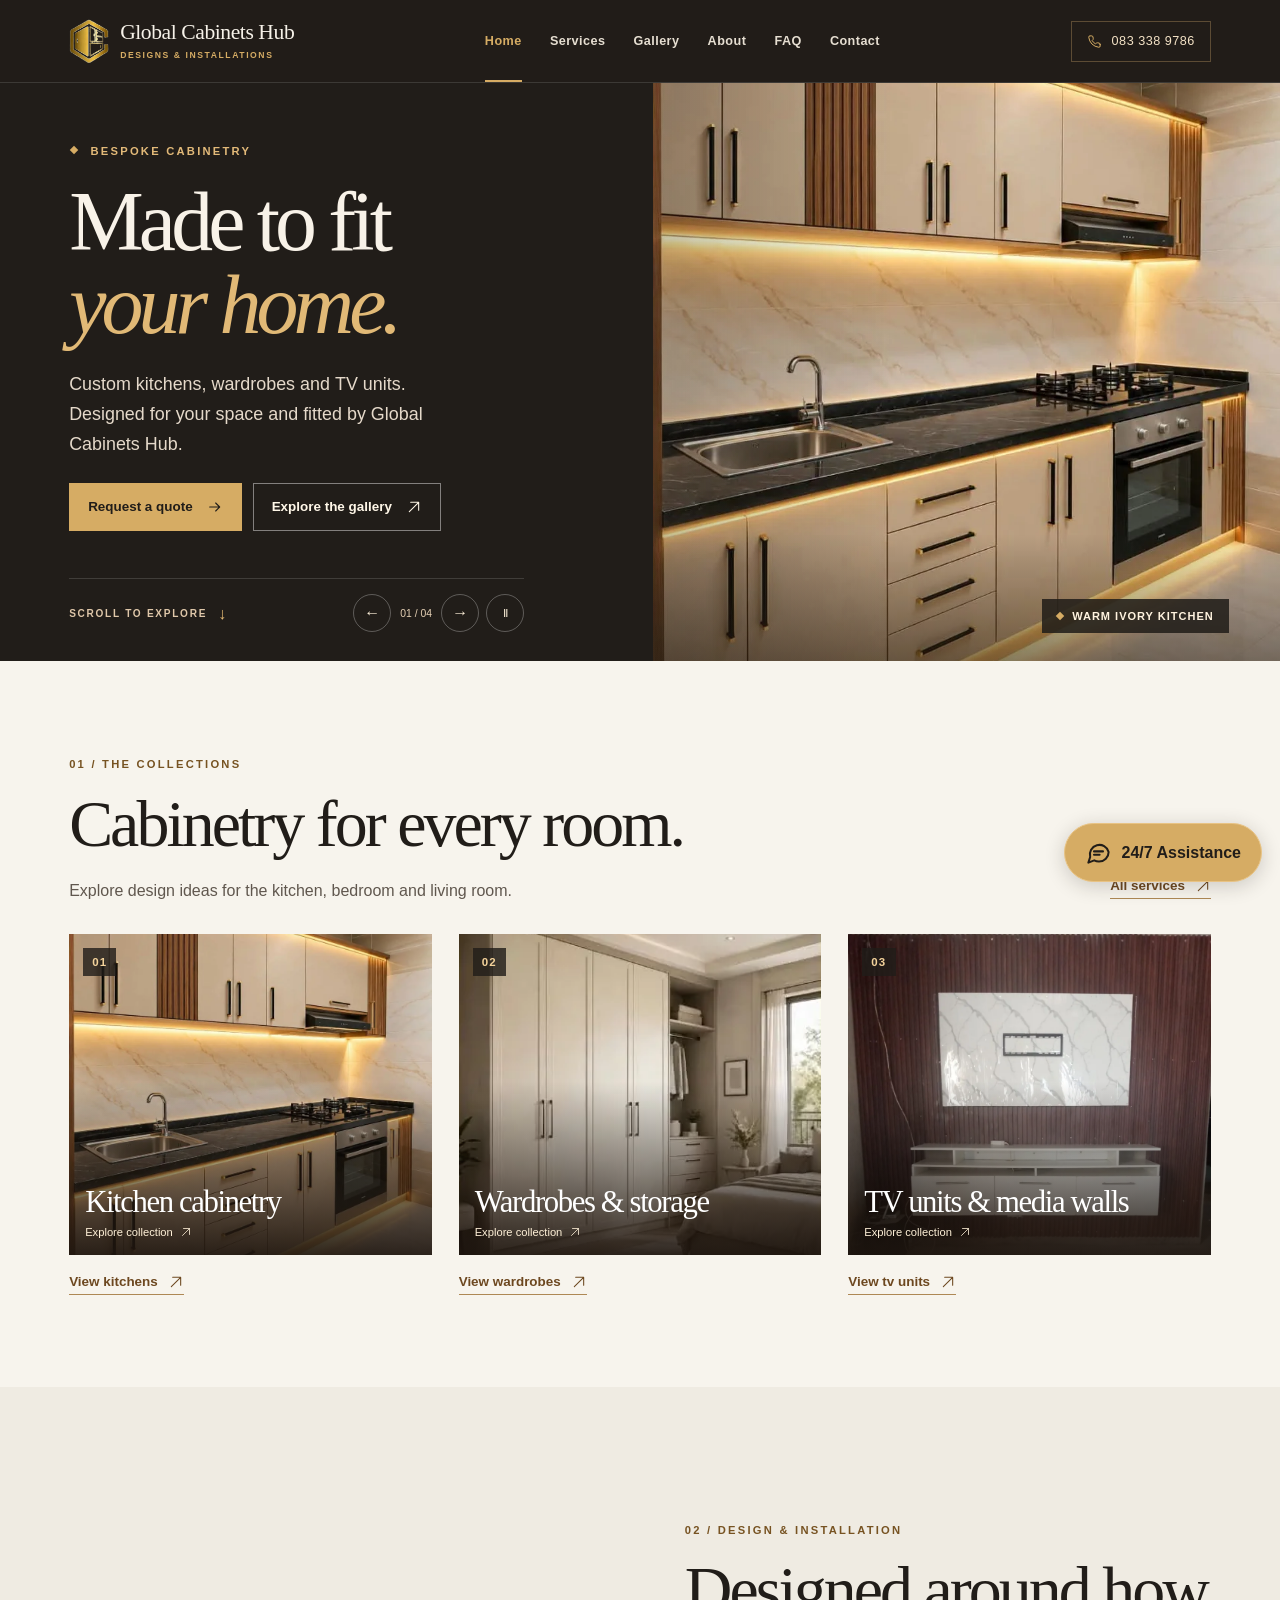
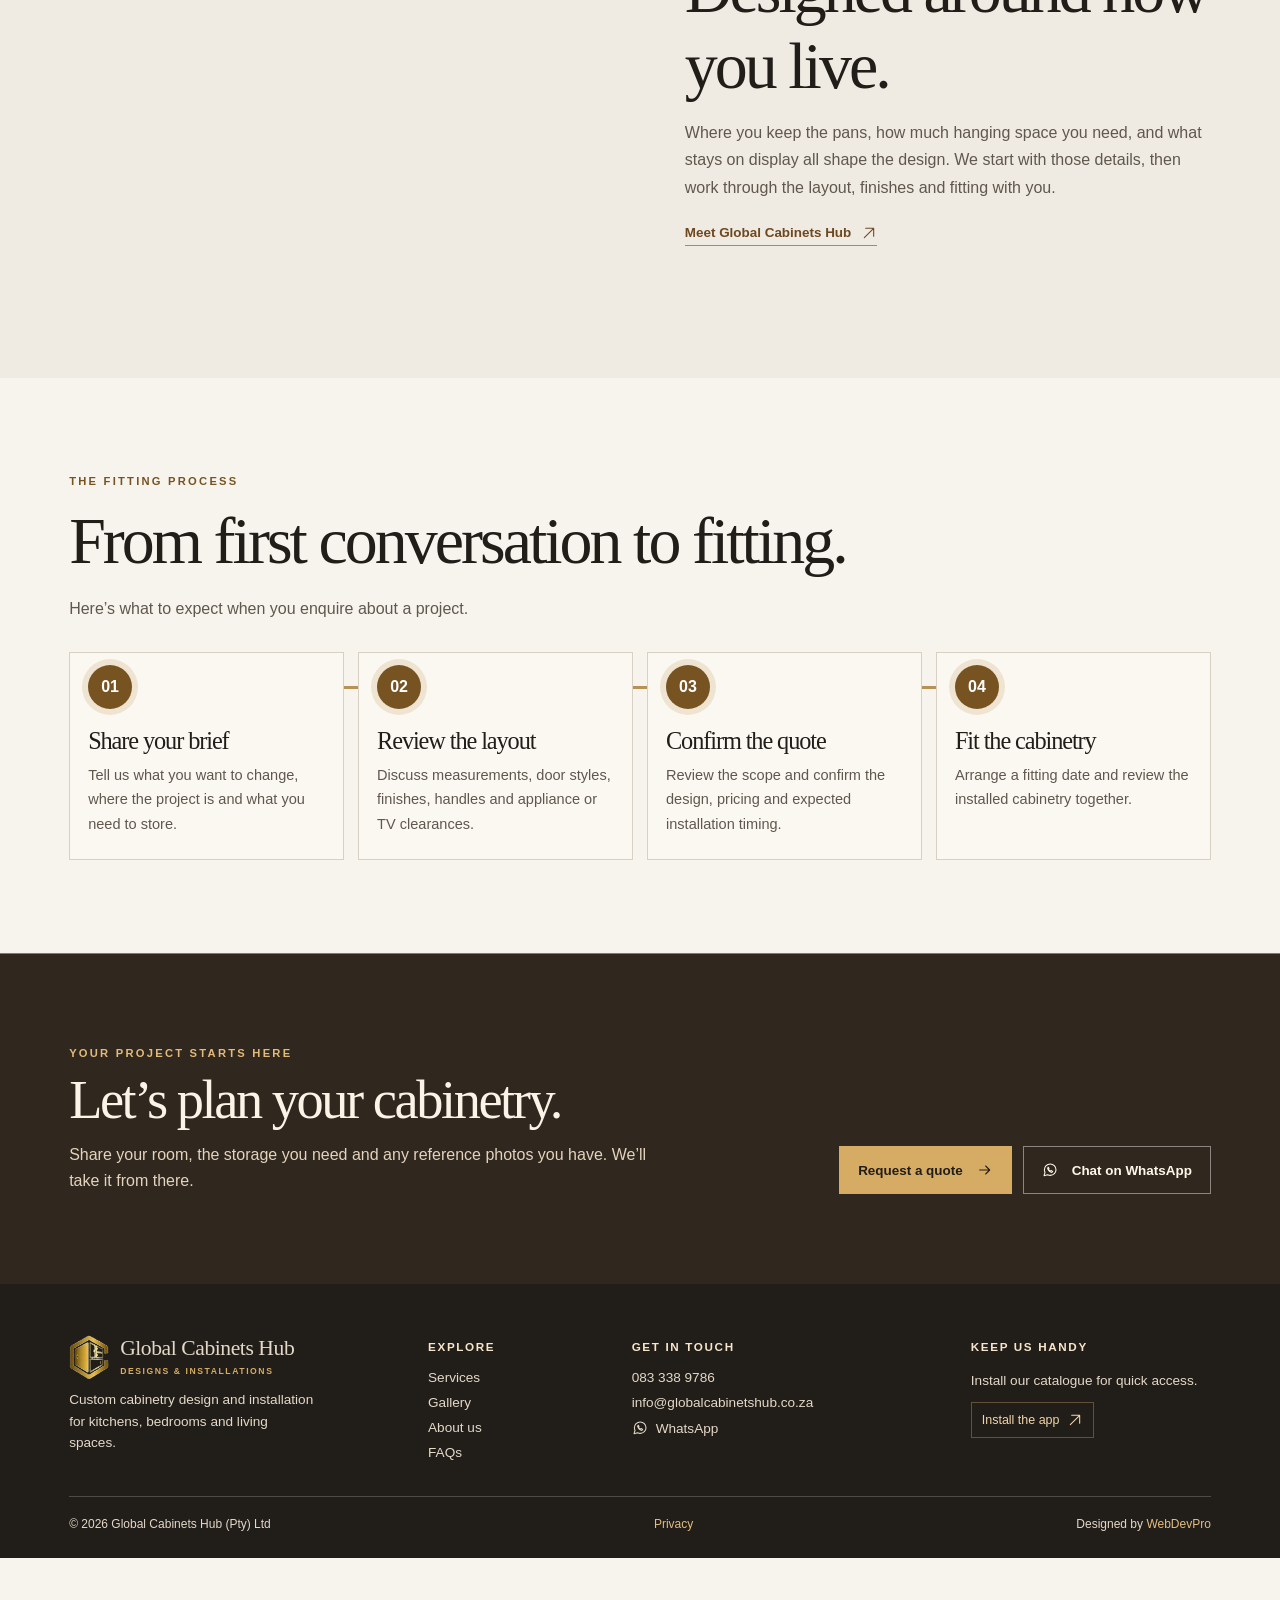
==== index.html @ 23da42b7 "Build Global Cabinets Hub from UltraMax 7 Pro Premium" ====
<!doctype html>
<html lang="en-ZA">
<head>
<meta charset="utf-8">
<meta name="viewport" content="width=device-width, initial-scale=1, viewport-fit=cover">
<meta name="theme-color" content="#211d19">
<title>Custom Kitchens, Wardrobes &amp; TV Units | Global Cabinets Hub</title>
<meta name="description" content="Global Cabinets Hub designs and installs kitchen cabinetry, wardrobes and TV units. Browse the gallery and request a WhatsApp quotation.">
<link rel="canonical" href="https://globalcabinets.vercel.app/">
<meta property="og:type" content="website">
<meta property="og:site_name" content="Global Cabinets Hub">
<meta property="og:title" content="Custom Kitchens, Wardrobes &amp; TV Units | Global Cabinets Hub">
<meta property="og:description" content="Global Cabinets Hub designs and installs kitchen cabinetry, wardrobes and TV units. Browse the gallery and request a WhatsApp quotation.">
<meta property="og:url" content="https://globalcabinets.vercel.app/">
<meta property="og:image" content="https://globalcabinets.vercel.app/assets/social.jpg">
<meta property="og:image:alt" content="Warm ivory kitchen with timber cabinetry accents">
<meta name="twitter:card" content="summary_large_image">
<link rel="manifest" href="/manifest.webmanifest">
<link rel="icon" type="image/png" sizes="192x192" href="/assets/icon-192.png">
<link rel="apple-touch-icon" href="/assets/icon-180.png">
<link rel="stylesheet" href="/styles.css">
<link rel="stylesheet" href="/premium.css">
<link rel="stylesheet" href="/cabinetry.css">
<script type="application/ld+json">{"@context": "https://schema.org", "@type": "HomeAndConstructionBusiness", "name": "Global Cabinets Hub (Pty) Ltd", "url": "https://globalcabinets.vercel.app", "telephone": "+27833389786", "email": "info@globalcabinetshub.co.za", "logo": "https://globalcabinets.vercel.app/assets/icon-512.png", "image": "https://globalcabinets.vercel.app/assets/social.jpg", "areaServed": "South Africa"}</script>
<script defer src="/site-config.js"></script>
<script defer src="/script.js"></script>
<script defer src="/premium.js"></script>
<script defer src="/chatbot.js"></script>
<script defer src="/pwa.js"></script>
</head>
<body data-page="index">
<a href="#main" class="skip-link">Skip to content</a>
<header class="header"><div class="shell nav-shell"><a class="brand" href="/" aria-label="Global Cabinets Hub home"><img src="/assets/cabinet-mark.png" width="45" height="48" alt=""><span class="wordmark">Global Cabinets Hub<small>DESIGNS &amp; INSTALLATIONS</small></span></a><button class="menu-btn" id="menuBtn" type="button" aria-controls="primaryNav" aria-expanded="false">Menu <span aria-hidden="true">☰</span></button><nav id="primaryNav" aria-label="Main navigation"><a href="/" aria-current="page">Home</a><a href="/services">Services</a><a href="/gallery">Gallery</a><a href="/about">About</a><a href="/faq">FAQ</a><a href="/contact">Contact</a></nav><a class="nav-phone" href="tel:+27833389786"><svg viewBox="0 0 24 24" fill="none" stroke="currentColor" stroke-width="1.6" stroke-linecap="round" stroke-linejoin="round" aria-hidden="true"><path d="M21 16.5v2.7a2 2 0 0 1-2.2 2 18 18 0 0 1-16-16A2 2 0 0 1 4.8 3h2.7a2 2 0 0 1 2 1.7l.5 2.7a2 2 0 0 1-.6 1.8L8.2 10.4a14 14 0 0 0 5.4 5.4l1.2-1.2a2 2 0 0 1 1.8-.6l2.7.5a2 2 0 0 1 1.7 2Z"/></svg><span>083 338 9786</span></a></div></header><div class="scroll-progress" id="scrollProgress" aria-hidden="true"></div>
<main id="main"><section id="home" class="hero" aria-roledescription="carousel" aria-label="Cabinetry highlights">
<div class="hero-visual">
 <div class="hero-bg active"><picture><source media="(max-width: 767px)" srcset="/assets/kitchen-warm-mobile.webp"><img src="/assets/kitchen-warm.webp" alt="" width="960" height="1260" fetchpriority="high"></picture></div>
 <div class="hero-bg"><img src="/assets/kitchen-grey.webp" alt="" width="940" height="1174" decoding="async"></div>
 <div class="hero-bg"><img src="/assets/poster-wardrobe.webp" alt="" width="383" height="359" decoding="async"></div>
 <div class="hero-bg"><img src="/assets/media-wall.webp" alt="" width="960" height="871" decoding="async"></div>
 <div class="hero-image-label"><span></span><strong id="slideName">Warm ivory kitchen</strong></div>
</div>
<div class="shell hero-shell"><div class="hero-content">
 <span class="eyebrow"><i></i> BESPOKE CABINETRY</span>
 <h1 class="typewriter" data-text="Made to fit your home.">Made to fit <em>your home.</em></h1>
 <p class="word-reveal">Custom kitchens, wardrobes and TV units. Designed for your space and fitted by Global Cabinets Hub.</p>
 <div class="button-row"><button class="btn" type="button" data-open-quote>Request a quote<svg viewBox="0 0 24 24" fill="none" stroke="currentColor" stroke-width="1.6" stroke-linecap="round" stroke-linejoin="round" aria-hidden="true"><path d="M4 12h15m-6-6 6 6-6 6"/></svg></button><a class="btn btn-outline" href="/gallery">Explore the gallery <svg viewBox="0 0 24 24" fill="none" stroke="currentColor" stroke-width="1.6" stroke-linecap="round" stroke-linejoin="round" aria-hidden="true"><path d="M5 19 19 5M7 5h12v12"/></svg></a></div>
 <div class="hero-foot"><a href="#collections">SCROLL TO EXPLORE <span aria-hidden="true">↓</span></a>
 <div class="slide-controls"><button id="prevSlide" type="button" aria-label="Previous slide">←</button><span id="slideStatus">01 / 04</span><button id="nextSlide" type="button" aria-label="Next slide">→</button><button id="pauseSlide" type="button" aria-label="Pause slideshow">Ⅱ</button></div></div>
</div></div></section>
<section class="section collections" id="collections"><div class="shell"><div class="section-top reveal slide-up"><div><span class="kicker">01 / THE COLLECTIONS</span><h2>Cabinetry for every room.</h2><p>Explore design ideas for the kitchen, bedroom and living room.</p></div><a class="text-link" href="/services">All services<svg viewBox="0 0 24 24" fill="none" stroke="currentColor" stroke-width="1.6" stroke-linecap="round" stroke-linejoin="round" aria-hidden="true"><path d="M5 19 19 5M7 5h12v12"/></svg></a></div><div class="card-grid collection-grid"><article class="collection-card reveal slide-up">
<button class="flip-card collection-flip" type="button" aria-pressed="false" aria-label="Kitchen cabinetry details" aria-describedby="card-kitchens-detail"><span class="flip-inner">
<span class="flip-face front"><img src="/assets/kitchen-warm.webp" alt="Ivory cabinets with warm timber detailing" loading="lazy" decoding="async" ><span class="collection-index">01</span><span class="collection-caption"><strong>Kitchen cabinetry</strong><small>Explore collection <svg viewBox="0 0 24 24" fill="none" stroke="currentColor" stroke-width="1.6" stroke-linecap="round" stroke-linejoin="round" aria-hidden="true"><path d="M5 19 19 5M7 5h12v12"/></svg></small></span></span>
<span class="flip-face back"><span class="collection-index">01</span><strong>Kitchen cabinetry</strong><span id="card-kitchens-detail">Cupboards, drawer layouts and appliance spaces planned around the way you use your kitchen.</span><small>Tap or press to flip back</small></span></span></button>
<a class="text-link" href="/gallery#kitchens">View kitchens<svg viewBox="0 0 24 24" fill="none" stroke="currentColor" stroke-width="1.6" stroke-linecap="round" stroke-linejoin="round" aria-hidden="true"><path d="M5 19 19 5M7 5h12v12"/></svg></a></article><article class="collection-card reveal slide-up">
<button class="flip-card collection-flip" type="button" aria-pressed="false" aria-label="Wardrobes &amp; storage details" aria-describedby="card-wardrobes-detail"><span class="flip-inner">
<span class="flip-face front"><img src="/assets/poster-wardrobe.webp" alt="Full-height light bedroom wardrobe" loading="lazy" decoding="async" ><span class="collection-index">02</span><span class="collection-caption"><strong>Wardrobes &amp; storage</strong><small>Explore collection <svg viewBox="0 0 24 24" fill="none" stroke="currentColor" stroke-width="1.6" stroke-linecap="round" stroke-linejoin="round" aria-hidden="true"><path d="M5 19 19 5M7 5h12v12"/></svg></small></span></span>
<span class="flip-face back"><span class="collection-index">02</span><strong>Wardrobes &amp; storage</strong><span id="card-wardrobes-detail">A practical balance of hanging space, shelves and drawers, fitted to the room.</span><small>Tap or press to flip back</small></span></span></button>
<a class="text-link" href="/gallery#wardrobes">View wardrobes<svg viewBox="0 0 24 24" fill="none" stroke="currentColor" stroke-width="1.6" stroke-linecap="round" stroke-linejoin="round" aria-hidden="true"><path d="M5 19 19 5M7 5h12v12"/></svg></a></article><article class="collection-card reveal slide-up">
<button class="flip-card collection-flip" type="button" aria-pressed="false" aria-label="TV units &amp; media walls details" aria-describedby="card-media-detail"><span class="flip-inner">
<span class="flip-face front"><img src="/assets/media-wall.webp" alt="Timber-slat media wall with floating white storage" loading="lazy" decoding="async" ><span class="collection-index">03</span><span class="collection-caption"><strong>TV units &amp; media walls</strong><small>Explore collection <svg viewBox="0 0 24 24" fill="none" stroke="currentColor" stroke-width="1.6" stroke-linecap="round" stroke-linejoin="round" aria-hidden="true"><path d="M5 19 19 5M7 5h12v12"/></svg></small></span></span>
<span class="flip-face back"><span class="collection-index">03</span><strong>TV units &amp; media walls</strong><span id="card-media-detail">Floating cabinets, feature panels and discreet storage for a neater living space.</span><small>Tap or press to flip back</small></span></span></button>
<a class="text-link" href="/gallery#media">View tv units<svg viewBox="0 0 24 24" fill="none" stroke="currentColor" stroke-width="1.6" stroke-linecap="round" stroke-linejoin="round" aria-hidden="true"><path d="M5 19 19 5M7 5h12v12"/></svg></a></article></div></div></section>
<section class="section story-section"><div class="shell story-grid"><figure class="story-photo reveal mask-in"><img src="/assets/kitchen-navy.webp" alt="Dark navy kitchen cabinetry with gold-tone handles" loading="lazy" decoding="async" ><figcaption>Finish study · Navy &amp; brass tones</figcaption></figure><div class="story-copy reveal slide-up"><span class="kicker">02 / DESIGN &amp; INSTALLATION</span><h2>Designed around how you live.</h2><p>Where you keep the pans, how much hanging space you need, and what stays on display all shape the design. We start with those details, then work through the layout, finishes and fitting with you.</p><a class="text-link" href="/about">Meet Global Cabinets Hub<svg viewBox="0 0 24 24" fill="none" stroke="currentColor" stroke-width="1.6" stroke-linecap="round" stroke-linejoin="round" aria-hidden="true"><path d="M5 19 19 5M7 5h12v12"/></svg></a></div></div></section>
<section class="section process-block"><div class="shell"><div class="section-top reveal slide-up"><div><span class="kicker">THE FITTING PROCESS</span><h2>From first conversation to fitting.</h2><p>Here’s what to expect when you enquire about a project.</p></div></div><ol id="premiumTimeline" class="premium-timeline"></ol></div></section><section class="quote-band"><div class="shell quote-band-inner"><div class="reveal slide-up"><span class="eyebrow">YOUR PROJECT STARTS HERE</span><h2>Let’s plan your cabinetry.</h2><p>Share your room, the storage you need and any reference photos you have. We’ll take it from there.</p></div><div class="button-row"><button class="btn" type="button" data-open-quote>Request a quote<svg viewBox="0 0 24 24" fill="none" stroke="currentColor" stroke-width="1.6" stroke-linecap="round" stroke-linejoin="round" aria-hidden="true"><path d="M4 12h15m-6-6 6 6-6 6"/></svg></button><a class="btn btn-outline" href="https://wa.me/27833389786" target="_blank" rel="noopener noreferrer"><svg viewBox="0 0 24 24" fill="none" stroke="currentColor" stroke-width="1.6" stroke-linecap="round" stroke-linejoin="round" aria-hidden="true"><path d="M21 11.6a8.5 8.5 0 0 1-8.5 8.5c-1.5 0-2.9-.4-4.1-1l-5.3 1.4 1.4-5a8.4 8.4 0 0 1-.9-3.9A8.7 8.7 0 1 1 21 11.6Z"/><path d="M9 8c-2 2.2 2.2 7 4.7 7.5 1.1.2 2-.5 2.4-1.4l-2.5-1.3-1 .9c-1.2-.6-2.2-1.6-2.8-2.8l.7-.9L9.7 8Z"/></svg>Chat on WhatsApp</a></div></div></section></main>
<footer class="site-footer"><div class="shell"><div class="footer-grid">
 <div><a class="brand" href="/" aria-label="Global Cabinets Hub home"><img src="/assets/cabinet-mark.png" width="45" height="48" alt=""><span class="wordmark">Global Cabinets Hub<small>DESIGNS &amp; INSTALLATIONS</small></span></a><p>Custom cabinetry design and installation for kitchens, bedrooms and living spaces.</p></div>
 <div><h2>Explore</h2><a href="/services">Services</a><a href="/gallery">Gallery</a><a href="/about">About us</a><a href="/faq">FAQs</a></div>
 <div><h2>Get in touch</h2><a href="tel:+27833389786">083 338 9786</a><a href="mailto:info@globalcabinetshub.co.za">info@globalcabinetshub.co.za</a><a class="footer-whatsapp" href="https://wa.me/27833389786" target="_blank" rel="noopener noreferrer"><svg viewBox="0 0 24 24" fill="none" stroke="currentColor" stroke-width="1.6" stroke-linecap="round" stroke-linejoin="round" aria-hidden="true"><path d="M21 11.6a8.5 8.5 0 0 1-8.5 8.5c-1.5 0-2.9-.4-4.1-1l-5.3 1.4 1.4-5a8.4 8.4 0 0 1-.9-3.9A8.7 8.7 0 1 1 21 11.6Z"/><path d="M9 8c-2 2.2 2.2 7 4.7 7.5 1.1.2 2-.5 2.4-1.4l-2.5-1.3-1 .9c-1.2-.6-2.2-1.6-2.8-2.8l.7-.9L9.7 8Z"/></svg>WhatsApp</a></div>
 <div><h2>Keep us handy</h2><p>Install our catalogue for quick access.</p><button class="footer-install-button" type="button" data-install>Install the app <svg viewBox="0 0 24 24" fill="none" stroke="currentColor" stroke-width="1.6" stroke-linecap="round" stroke-linejoin="round" aria-hidden="true"><path d="M5 19 19 5M7 5h12v12"/></svg></button></div>
 </div><div class="footer-bottom"><span>© <span id="year">2026</span> Global Cabinets Hub (Pty) Ltd</span><a href="/privacy">Privacy</a><span>Designed by <a href="https://webdevpro.co.za" target="_blank" rel="noopener noreferrer">WebDevPro</a></span></div></div></footer>  <nav class="mobile-bottom mobile-bottom-pro" aria-label="Mobile quick navigation">
    <a class="mobile-nav-item" href="/" aria-current="page"><span class="mobile-nav-icon-wrap"><svg class="mobile-nav-icon" viewBox="0 0 24 24" fill="none" stroke="currentColor" stroke-width="1.8" stroke-linecap="round" stroke-linejoin="round" aria-hidden="true" focusable="false"><path d="m3 10 9-7 9 7"/><path d="M5 9v11a1 1 0 0 0 1 1h12a1 1 0 0 0 1-1V9"/><path d="M9 21v-7h6v7"/></svg></span><span class="mobile-nav-label">Home</span></a>
    <a class="mobile-nav-item" href="/services"><span class="mobile-nav-icon-wrap"><svg class="mobile-nav-icon" viewBox="0 0 24 24" fill="none" stroke="currentColor" stroke-width="1.8" stroke-linecap="round" stroke-linejoin="round" aria-hidden="true" focusable="false"><rect x="3" y="3" width="7" height="7" rx="1.6"/><rect x="14" y="3" width="7" height="7" rx="1.6"/><rect x="3" y="14" width="7" height="7" rx="1.6"/><path d="M17.5 14v7m-3.5-3.5h7"/></svg></span><span class="mobile-nav-label">Services</span></a>
    <button class="mobile-nav-item mobile-nav-chat" type="button" data-open-chat aria-controls="chatPanel" aria-label="Open 24/7 assistance"><span class="mobile-nav-icon-wrap mobile-nav-chat-icon"><svg class="mobile-nav-icon" viewBox="0 0 24 24" fill="none" stroke="currentColor" stroke-width="1.8" stroke-linecap="round" stroke-linejoin="round" aria-hidden="true" focusable="false"><path d="M20.5 11.6a8.4 8.4 0 0 1-8.6 8.3 9.5 9.5 0 0 1-4.2-.9L3 21l1.7-4.7A8.4 8.4 0 1 1 20.5 11.6Z"/><path d="M8.1 10.2h7.8M8.1 13.8h5.2"/></svg><span class="mobile-nav-live" aria-hidden="true"></span></span><span class="mobile-nav-label">Chat</span></button>
    <a class="mobile-nav-item" href="/contact"><span class="mobile-nav-icon-wrap"><svg class="mobile-nav-icon" viewBox="0 0 24 24" fill="none" stroke="currentColor" stroke-width="1.8" stroke-linecap="round" stroke-linejoin="round" aria-hidden="true" focusable="false"><rect x="3" y="5" width="18" height="14" rx="2.6"/><path d="m4 7 8 6 8-6"/></svg></span><span class="mobile-nav-label">Contact</span></a>
    <button class="mobile-nav-item" id="installHelp" type="button" aria-label="Install this website as an app"><span class="mobile-nav-icon-wrap"><svg class="mobile-nav-icon" viewBox="0 0 24 24" fill="none" stroke="currentColor" stroke-width="1.8" stroke-linecap="round" stroke-linejoin="round" aria-hidden="true" focusable="false"><rect x="6.5" y="2.5" width="11" height="19" rx="2.3"/><path d="M12 7v7m-3-3 3 3 3-3"/><path d="M10 18h4"/></svg></span><span class="mobile-nav-label">Install</span></button>
  </nav>
  <dialog id="installDialog" aria-labelledby="installTitle">
    <img class="install-mark" src="/assets/icon-192.png" width="60" height="60" alt=""><h2 id="installTitle">Install Global Cabinets Hub</h2>
    <p>Keep our catalogue on your home screen and browse it offline after your first visit. You’ll need a connection to open WhatsApp.</p>
    <p id="installStatus" role="status"></p>
    <button id="installNow" type="button" hidden>Install app</button>
    <button id="closeDialog" type="button">Close</button>
  </dialog>
  <button id="chatLauncher" class="chat-launcher" type="button" aria-controls="chatPanel" aria-expanded="false" aria-haspopup="dialog" aria-label="Open 24/7 enquiry assistant">
    <svg viewBox="0 0 24 24" width="27" height="27" fill="none" stroke="currentColor" stroke-width="1.8" stroke-linecap="round" stroke-linejoin="round" aria-hidden="true"><path d="M21 11.5a8.5 8.5 0 0 1-8.5 8.5 9 9 0 0 1-4.3-1L3 21l1.6-5A8.5 8.5 0 1 1 21 11.5Z"/><path d="M8 11h8M8 14h5"/></svg>
    <span class="chat-launcher-label">24/7 Assistance</span>
  </button>
  <section id="chatPanel" class="chat-panel" role="dialog" aria-modal="false" aria-label="24/7 automated enquiry assistant" hidden>
    <div class="chat-top"><div class="chat-avatar" aria-hidden="true"><img src="/assets/cabinet-mark.png" width="28" height="29" alt=""></div><div class="chat-heading"><strong id="chatCompany">Global Cabinets Hub</strong><span><i class="online-dot" aria-hidden="true"></i> 24/7 automated assistance</span></div><button id="chatClose" class="chat-close" type="button" aria-label="Close enquiry assistant">×</button></div>
    <div class="chat-progress" id="chatProgress" aria-live="polite">Welcome</div>
    <div id="chatTranscript" class="chat-transcript" aria-live="polite" aria-relevant="additions text"></div>
    <div class="chat-compose"><div id="chatControls"></div><p id="chatStatus" class="chat-status" role="status" hidden></p><p class="chat-footnote">We prepare your message; you confirm sending it in WhatsApp.</p></div>
  </section>

</body></html>
---- styles.css ----
:root{--navy:#071c2b;--teal:#42dcc4;--white:#fff;--ink:#143244;--muted:#607383}*{box-sizing:border-box}html{scroll-behavior:smooth}body{margin:0;font-family:system-ui,-apple-system,Segoe UI,sans-serif;background:#f6f9fa;color:var(--ink)}a{color:inherit;text-decoration:none}button{font:inherit;cursor:pointer}button:focus-visible,a:focus-visible{outline:3px solid var(--teal);outline-offset:4px}.header{height:82px;background:#071c2bee;backdrop-filter:blur(16px);position:fixed;z-index:30;inset:0 0 auto;display:flex;align-items:center;justify-content:space-between;padding:0 clamp(20px,6vw,100px);color:white}.brand{display:flex;align-items:center;gap:9px;font-weight:850;letter-spacing:.06em}.brand b{color:var(--teal)}.brand-logo{display:grid;place-items:center;background:var(--teal);color:var(--navy);width:42px;height:42px;border-radius:11px}#primaryNav{display:flex;gap:32px}#primaryNav a:hover,.text-link{color:var(--teal)}.menu-btn{display:none}.hero{min-height:min(800px,100svh);height:100svh;position:relative;isolation:isolate;display:flex;align-items:center;color:white;overflow:hidden}.hero-bg,.hero-overlay{position:absolute;inset:0;z-index:-2}.hero-bg{opacity:0;transition:opacity 1.25s ease,transform 8s linear;transform:scale(1.08)}.hero-bg.active{opacity:1;transform:scale(1)}.slide-a{background:radial-gradient(circle at 75% 35%,#387c9d 0%,transparent 34%),linear-gradient(125deg,#071c2b,#193b55 65%,#0a5260)}.slide-b{background:radial-gradient(circle at 68% 50%,#10a991 0%,transparent 40%),linear-gradient(130deg,#071c2b,#12445c)}.slide-c{background:radial-gradient(circle at 76% 35%,#d3aa5e 0%,transparent 38%),linear-gradient(135deg,#071c2b,#1d485b)}.hero-overlay{background:linear-gradient(90deg,#061826bb,transparent);z-index:-1}.hero-content{width:min(940px,88%);margin:80px auto 0}.eyebrow,.kicker{display:inline-block;letter-spacing:.24em;font-size:.75rem;font-weight:800;color:var(--teal)}h1{font-size:clamp(3rem,7vw,6.5rem);letter-spacing:-.06em;line-height:1.08;margin:24px 0}h2{font-size:clamp(2.1rem,4.2vw,4rem);line-height:1.12;letter-spacing:-.045em;margin:14px 0 26px}.hero p{font-size:clamp(1rem,1.6vw,1.35rem);line-height:1.8;max-width:660px;min-height:85px}.btn{background:var(--teal);color:var(--navy);display:inline-flex;gap:20px;align-items:center;padding:18px 28px;border-radius:10px;font-weight:800;margin-top:23px;transition:transform .6s}.btn:hover{transform:translateY(-5px)}.slide-controls{position:absolute;bottom:50px;right:7%;display:flex;align-items:center;gap:18px}.slide-controls button{border:1px solid #ffffff88;background:#ffffff16;border-radius:50%;color:white;width:47px;height:47px}.section{padding:clamp(85px,10vw,150px) max(6vw,24px)}.section-head{max-width:780px}.section p{font-size:1.12rem;line-height:1.8;color:var(--muted)}.card-grid{display:grid;grid-template-columns:repeat(3,1fr);gap:25px;margin-top:55px}.flip-card{border:0;background:transparent;height:320px;perspective:1200px;padding:0;text-align:left}.flip-inner{display:block;width:100%;height:100%;position:relative;transform-style:preserve-3d;transition:transform 1.15s cubic-bezier(.22,1,.36,1)}.flip-card.flipped .flip-inner{transform:rotateY(180deg)}.flip-face{position:absolute;inset:0;display:flex;flex-direction:column;justify-content:space-between;padding:35px;border-radius:18px;backface-visibility:hidden;box-shadow:0 14px 30px #0b263111}.front{background:linear-gradient(135deg,#fff,#e8f5f5)}.back{background:#092a39;color:#fff;transform:rotateY(180deg)}.flip-face strong{font-size:1.7rem}.flip-face small{font-size:.9rem;opacity:.65}.flip-face .number{color:#058b7a;font-size:2rem;font-weight:800}.split{display:grid;grid-template-columns:1fr 1fr;align-items:center;gap:8vw;background:#eaf2f3}.feature-visual{background:linear-gradient(145deg,#0c3448,#0d7d85);min-height:450px;border-radius:25px;display:grid;place-items:center;box-shadow:24px 24px 0 #cbdfe2}.feature-visual span{font-weight:900;font-size:clamp(3rem,5vw,6rem);color:white;line-height:1}.feature-visual b{color:var(--teal)}.text-link{color:#087f79;font-weight:800}.contact{text-align:center;background:#082534}.contact .kicker{color:var(--teal)}.contact h2{color:white}.contact p{max-width:720px;margin:auto;color:#bbd0d7}footer{background:#061724;color:#d2dfe4;padding:55px 6vw 115px}.footer-main{margin-bottom:65px}.footer-main strong{font-size:1.5rem}.footer-bottom{border-top:1px solid #ffffff33;padding-top:25px;font-size:.9rem;line-height:1.8}.footer-bottom a{color:var(--teal)}.mobile-bottom{display:none}.reveal.ready{opacity:0;transition:opacity 1.05s cubic-bezier(.22,1,.36,1),transform 1.15s cubic-bezier(.22,1,.36,1)}.reveal.ready.slide-up{transform:translateY(55px)}.reveal.ready.slide-left{transform:translateX(-60px)}.reveal.ready.slide-right{transform:translateX(60px)}.reveal.ready.scale-in{transform:scale(.9)}.reveal.ready.rotate-in{transform:rotate(-4deg) scale(.94)}.reveal.ready.visible{opacity:1;transform:none}.card-grid .flip-card:nth-child(2){transition-delay:.14s}.card-grid .flip-card:nth-child(3){transition-delay:.28s}.typewriter.is-typing::after{content:'|';color:var(--teal);animation:blink .7s step-end infinite}@keyframes blink{50%{opacity:0}}.word-reveal span{display:inline-block;opacity:0;transform:translateY(15px);animation:wordin .75s forwards}@keyframes wordin{to{opacity:1;transform:none}}dialog{border:0;border-radius:15px;max-width:370px;padding:28px;box-shadow:0 25px 80px #0006}dialog::backdrop{background:#001b2aad}dialog button{padding:11px 24px;border:0;border-radius:8px;background:var(--teal)}@media(max-width:767px){.header{height:68px;padding:0 20px}.menu-btn{display:block;background:transparent;color:white;border:1px solid #ffffff77;border-radius:8px;padding:8px 12px}#primaryNav{display:none;position:absolute;top:68px;left:0;right:0;background:#071c2b;padding:20px;flex-direction:column;gap:20px}#primaryNav.open{display:flex}.hero{height:84svh;min-height:570px}.hero-content{margin-top:70px}.slide-controls{bottom:24px}.section{padding:86px 22px}.card-grid{grid-template-columns:1fr;gap:23px}.flip-card{height:260px}.split{grid-template-columns:1fr}.feature-visual{min-height:280px}.mobile-bottom{position:fixed;display:grid;grid-template-columns:repeat(5,1fr);bottom:0;left:0;right:0;z-index:40;background:#071c2bf5;color:white;padding:9px 5px calc(9px + env(safe-area-inset-bottom));box-shadow:0 -5px 30px #0004}.mobile-bottom a,.mobile-bottom button{font-size:.67rem;display:flex;flex-direction:column;align-items:center;gap:3px;justify-content:center;background:none;border:0;color:white;min-height:48px}.mobile-bottom span{font-size:1.45rem}body{padding-bottom:calc(65px + env(safe-area-inset-bottom))}footer{padding-bottom:45px}}@media(prefers-reduced-motion:reduce){*,*::before,*::after{scroll-behavior:auto!important;animation:none!important;transition:none!important}.hero-bg{transform:none}.reveal.ready{opacity:1!important;transform:none!important}.flip-card.flipped .flip-inner{transform:none}.flip-card.flipped .front{display:none}.flip-card.flipped .back{transform:none;display:flex}}

/* =============================================================
   ULTRA MAX 7 PRO — layered detail and chatbot additions
   Overrides preserve the original Ultra Max 7 visual identity.
   ============================================================= */
:root { --ease-premium:cubic-bezier(.22,1,.36,1); }
[hidden] { display:none !important; }
.skip-link { position:fixed;left:16px;top:-70px;z-index:200;background:white;color:#102337;padding:10px 15px;border-radius:8px; }
.skip-link:focus { top:10px; }
.header { z-index:60; }
#primaryNav { gap:clamp(12px,1.65vw,26px);align-items:center; }
#primaryNav a { font-size:.88rem;font-weight:600;transition:color .25s ease;white-space:nowrap; }
#primaryNav a[aria-current="page"] { color:var(--teal); }
.brand { font-size:.94rem;white-space:nowrap; }
.hero-content { width:min(1050px,88%); }
.hero-ctas { display:flex;align-items:center;gap:14px;flex-wrap:wrap; }
.btn { border:0;cursor:pointer;box-shadow:0 15px 35px #020f1b1a;transition:transform .45s var(--ease-premium),box-shadow .45s; }
.btn:hover { box-shadow:0 18px 35px #020f1b30; }
.btn-outline { background:#ffffff15;color:#fff;border:1px solid #ffffff8f;backdrop-filter:blur(7px); }
.btn-outline:hover { background:#ffffff27; }
.flip-card { border-radius:18px;transition:filter .3s,transform .45s var(--ease-premium); }
.flip-card:hover { transform:translateY(-5px); }
.flip-face { overflow:hidden; }
.flip-face:before { content:"";pointer-events:none;position:absolute;width:200px;height:200px;right:-80px;top:-80px;border:1px solid #00aa9960;border-radius:50%; }
.card-grid { align-items:stretch; }
.contact-btn { margin-top:25px; }
.feature-visual { overflow:hidden;position:relative;isolation:isolate; }
.feature-visual > span { z-index:2;position:relative; }
.visual-rings { position:absolute;width:420px;height:420px;border:1px solid #ffffff28;border-radius:50%;right:-30%;top:-35%;box-shadow:0 0 0 70px #ffffff08,0 0 0 140px #ffffff06;animation:orbit-pulse 7s ease-in-out infinite alternate; }
@keyframes orbit-pulse { from{transform:scale(.94) rotate(-8deg)} to{transform:scale(1.07) rotate(11deg)} }
.effects-showcase { background:radial-gradient(ellipse at 90% 20%,#c1f1e8aa,transparent 38%),#f4fbfa; }
.effects-grid,.info-grid { display:grid;grid-template-columns:repeat(3,minmax(0,1fr));gap:22px;margin-top:45px; }
.effect-tile { display:flex;flex-direction:column;min-height:345px;border-radius:23px;padding:29px;box-shadow:0 15px 45px #082b3911;overflow:hidden;position:relative;background:#0a2939;color:white;isolation:isolate; }
.effect-tile:nth-child(2) { background:#0b5357; }
.effect-tile:nth-child(3) { background:#24526a; }
.effect-tile::after { content:"";position:absolute;inset:auto -45% -75% 5%;height:370px;border-radius:50%;z-index:-1;background:radial-gradient(ellipse,#5eedd63d,transparent 70%); }
.effect-number { letter-spacing:.17em;font-size:.67rem;font-weight:900;color:#8af2dd; }
.effect-glyph { margin:auto;font-size:6rem;line-height:1;color:#7de5d6;opacity:.9;filter:drop-shadow(0 0 35px #30eac355); }
.effect-tile h3 { font-size:1.35rem;margin:15px 0 4px; }
.effect-tile p { color:#d0e0e4;font-size:.95rem;line-height:1.6;margin:0; }
.hover-lift { transition:transform .7s var(--ease-premium),box-shadow .7s var(--ease-premium),opacity 1.1s,filter 1.1s,clip-path 1.1s; }
.hover-lift:hover { transform:translateY(-9px);box-shadow:0 24px 55px #082b3928; }
.reveal.ready.mask-in { clip-path:inset(0 100% 0 0 round 18px);transform:translateY(22px); }
.reveal.ready.blur-in { filter:blur(12px);transform:translateY(33px) scale(.96); }
.reveal.ready.tilt-in { transform:perspective(700px) rotateY(14deg) translateY(45px); }
.reveal.ready.mask-in.visible { clip-path:inset(0 0 0 0 round 0);transform:none; }
.reveal.ready.blur-in.visible { filter:blur(0);transform:none; }
.reveal.ready.tilt-in.visible { transform:none; }
.effects-grid > :nth-child(2),.info-grid > :nth-child(2),.gallery-grid > :nth-child(2),.process-grid > :nth-child(2) { transition-delay:.14s; }
.effects-grid > :nth-child(3),.info-grid > :nth-child(3),.gallery-grid > :nth-child(3),.process-grid > :nth-child(3) { transition-delay:.28s; }
.gallery-grid > :nth-child(4),.process-grid > :nth-child(4) { transition-delay:.16s; }
.gallery-grid > :nth-child(5) { transition-delay:.27s; }
.reveal.ready { transition-duration:1.15s; }
.inner-hero { position:relative;isolation:isolate;overflow:hidden;min-height:480px;display:flex;justify-content:center;flex-direction:column;padding:150px max(6vw,24px) 100px;background:linear-gradient(115deg,#071c2b,#16485b);color:#fff; }
.inner-hero h1 { font-size:clamp(2.8rem,5.4vw,5.8rem);max-width:1000px;position:relative;z-index:1; }
.inner-hero p { font-size:clamp(1rem,1.5vw,1.2rem);line-height:1.8;color:#c6d9df;max-width:770px;position:relative;z-index:1; }
.inner-hero .kicker { position:relative;z-index:1; }
.inner-glow { position:absolute;right:-15%;top:-60%;width:70vw;height:70vw;max-width:900px;max-height:900px;border-radius:50%;background:radial-gradient(circle,#1fb8a759 0,transparent 66%);filter:blur(6px);pointer-events:none;animation:ambient-float 9s ease-in-out infinite alternate; }
@keyframes ambient-float { from{transform:translate(-3%,2%)} to{transform:translate(5%,-4%)} }
.light-split { background:#f6fbfa; }
.about-visual { background:linear-gradient(140deg,#062c43,#17a795); }
.info-card { padding:32px;background:#fff;border:1px solid #dcecef;border-radius:18px;min-height:260px;box-shadow:0 12px 32px #082a3810; }
.info-card h3 { font-size:1.75rem;line-height:1.15;margin:16px 0; }
.info-card p { font-size:1rem;line-height:1.7; }
.small-index { font-weight:900;color:#0f837e;letter-spacing:.12em;font-size:.78rem; }
.process-section { background:#e9f3f3; }
.process-grid { display:grid;grid-template-columns:repeat(4,1fr);gap:18px;margin:36px 0; }
.process-step { border-left:3px solid #08a896;padding:17px 20px;background:#fff;border-radius:4px 14px 14px 4px; }
.process-step b { font-size:2rem;color:#0c8d83; }
.process-step h3 { margin-bottom:5px; }
.process-step p { font-size:.94rem;margin:0; }
.text-button { padding:0;background:transparent;border:0;color:#0b817a;font-weight:800;margin-top:8px;text-decoration:underline;text-underline-offset:5px; }
.gallery-grid { display:grid;grid-template-columns:repeat(3,minmax(0,1fr));grid-auto-rows:230px;gap:20px; }
.gallery-tile { min-height:220px;padding:28px;display:flex;flex-direction:column;align-items:flex-start;justify-content:flex-end;overflow:hidden;color:white;position:relative;isolation:isolate;border-radius:18px;background:radial-gradient(circle at 70% 25%,#409fac 3%,transparent 42%),linear-gradient(145deg,#072638,#23526d); }
.gallery-tile:nth-child(even) { background:radial-gradient(circle at 30% 15%,#65d8b4,transparent 42%),linear-gradient(145deg,#17435b,#11777c); }
.gallery-tile::after { content:"";position:absolute;inset:-15%;border:1px solid #ffffff36;border-radius:50%;transform:translate(48%,27%);transition:transform .85s var(--ease-premium);z-index:-1; }
.gallery-tile:hover::after { transform:translate(32%,16%); }
.gallery-tile span { font-size:2rem;font-weight:900;color:#b0ffe9;margin-bottom:auto; }
.gallery-tile strong { font-size:1.5rem; }
.gallery-tile small { font-size:.82rem;opacity:.8;margin-top:8px; }
.gallery-tall { grid-row:span 2; }
.faq-section { max-width:1100px;margin:auto; }
.faq-list details { background:#fff;border:1px solid #d9e6e9;border-radius:14px;margin-bottom:14px;padding:0 24px;box-shadow:0 10px 22px #07233309; }
.faq-list summary { cursor:pointer;font-size:1.12rem;font-weight:800;padding:24px 25px 24px 0;list-style:none;position:relative; }
.faq-list summary::-webkit-details-marker { display:none; }
.faq-list summary::after { content:'+';position:absolute;right:0;top:18px;font-size:1.6rem;color:#008c81;transition:transform .25s; }
.faq-list details[open] summary::after { transform:rotate(45deg); }
.faq-list p { margin:0 0 24px;font-size:1rem; }
.faq-list code { background:#e4f3f0;padding:2px 5px;border-radius:4px; }
.review-empty { max-width:900px;margin:auto;text-align:center;border:1px solid #d6e8ea;border-radius:24px;padding:35px 35px 70px;background:radial-gradient(circle at 60% 15%,#d5f3eb,#fff 70%); }
.review-empty h2 { font-size:clamp(1.9rem,3.5vw,3rem); }
.review-empty p { margin:0 auto 30px;max-width:650px; }
.review-mark { font-family:Georgia,serif;font-size:7rem;line-height:1;color:#0ba897;height:90px; }
.review-tag { display:inline-block;background:#d7f1ea;color:#126c61;padding:12px 18px;border-radius:40px;font-weight:700;font-size:.9rem; }
.contact-layout { display:grid;grid-template-columns:1.15fr 1fr;gap:8vw;align-items:center; }
.contact-detail { display:flex;gap:20px;align-items:center;border-top:1px solid #d8e7e9;padding:16px 0; }
.contact-detail b { font-size:1.5rem;color:#078c81; }
.contact-panel { padding:48px 38px;border-radius:25px;background:linear-gradient(135deg,#0a273b,#0d5961);color:white;box-shadow:20px 20px 0 #d3e6e9; }
.contact-panel .panel-icon { font-size:4rem;color:#40dbc5;line-height:1; }
.contact-panel > span { color:#40dbc5;letter-spacing:.18em;font-weight:800;font-size:.7rem; }
.contact-panel h3 { font-size:clamp(1.8rem,3vw,3rem);margin:12px 0; }
.contact-panel p { color:#d5e7e9; }
.contact-panel small { display:block;margin-top:24px;line-height:1.6;color:#c2dadb; }

/* Guided chatbot: no screen takeover, compact mobile footprint, full keyboard support. */
.chat-launcher { position:fixed;right:25px;bottom:24px;z-index:70;display:flex;gap:10px;align-items:center;justify-content:center;padding:15px 20px;background:#0b9f8b;color:white;border:2px solid #fff;border-radius:50px;box-shadow:0 15px 35px #012a3555;font-weight:850;transition:transform .35s,background .35s,box-shadow .35s; }
.chat-launcher:hover { background:#087f78;transform:translateY(-5px);box-shadow:0 22px 40px #012a3566; }
.chat-panel { position:fixed;z-index:75;bottom:102px;right:25px;width:min(395px,calc(100vw - 28px));height:min(630px,calc(100dvh - 135px));display:flex;flex-direction:column;background:#f8fbfc;color:#143244;border:1px solid #d1e3e7;border-radius:20px;overflow:hidden;box-shadow:0 20px 65px #001d3159;animation:chat-enter .4s var(--ease-premium); }
@keyframes chat-enter { from{opacity:0;transform:translateY(17px) scale(.965)} to{opacity:1;transform:none} }
.chat-top { display:flex;gap:12px;align-items:center;padding:15px 17px;background:linear-gradient(115deg,#063543,#087e78);color:white;min-height:74px;flex-shrink:0; }
.chat-avatar { display:grid;place-items:center;width:43px;height:43px;border-radius:14px;background:#e3fff5;color:#087e78;font-size:1.5rem;flex-shrink:0; }
.chat-heading { display:flex;flex-direction:column;gap:5px;min-width:0;flex:1; }
.chat-heading strong { font-size:1rem;overflow:hidden;text-overflow:ellipsis;white-space:nowrap; }
.chat-heading span { font-size:.73rem;opacity:.91;white-space:nowrap; }
.online-dot { display:inline-block;width:7px;height:7px;margin-right:4px;background:#72f5c9;border-radius:50%; }
.chat-close { background:#ffffff24;color:white;border:0;border-radius:10px;width:34px;height:34px;font-size:1.6rem;line-height:1;flex-shrink:0; }
.chat-progress { flex-shrink:0;min-height:33px;padding:8px 18px;background:#e4f6f2;color:#126e66;font-size:.75rem;font-weight:800;letter-spacing:.035em; }
.chat-transcript { flex:1;min-height:95px;overflow-y:auto;padding:17px 16px 14px;display:flex;flex-direction:column;gap:13px;overscroll-behavior:contain; }
.chat-bubble { font-size:.9rem;line-height:1.52;max-width:92%;padding:12px 14px;border-radius:14px 14px 14px 4px;word-break:break-word;white-space:pre-wrap; }
.chat-bubble.bot { align-self:flex-start;background:white;color:#193849;box-shadow:0 3px 14px #102c3c0f;border:1px solid #dfebee; }
.chat-bubble.visitor { align-self:flex-end;background:#087f76;color:white;border-radius:14px 14px 4px 14px; }
.chat-compose { flex-shrink:0;padding:15px 15px 11px;background:white;border-top:1px solid #dde9eb;max-height:57%;overflow-y:auto; }
.chat-step-form { margin:0; }
.chat-field label,.chat-preview-label { display:block;font-size:.81rem;font-weight:800;margin-bottom:6px; }
.chat-input { width:100%;padding:12px 13px;border:1px solid #bfcfd3;border-radius:10px;background:white;color:#173748;font:inherit;font-size:.94rem;min-height:44px; }
textarea.chat-input { min-height:90px;resize:vertical; }
.chat-input:focus,.chat-message-preview:focus { border-color:#0b9687;outline:2px solid #0b968740;outline-offset:1px; }
.chat-error { min-height:0;margin:6px 0 0;color:#af2636;font-size:.76rem;font-weight:600; }
.chat-actions { display:flex;gap:9px;align-items:stretch;margin-top:12px; }
.chat-actions .chat-btn { flex:1; }
.chat-btn { border:0;border-radius:10px;padding:12px 14px;min-height:42px;font-size:.86rem;cursor:pointer;font-weight:800;transition:background .25s,transform .25s; }
.chat-btn:hover:not(:disabled) { transform:translateY(-1px); }
.chat-btn.primary { background:#079d86;color:white; }
.chat-btn.primary:hover { background:#087b6c; }
.chat-btn.secondary { background:#d6f1eb;color:#0a756b; }
.chat-btn.subtle { background:#eef4f5;color:#275264; }
.chat-btn:disabled { opacity:.45;cursor:not-allowed; }
.chat-review { background:#f3f9f9;border:1px solid #d9e8e9;border-radius:10px;padding:12px;max-height:140px;overflow-y:auto; }
.chat-review-line { display:flex;gap:9px;align-items:flex-start;margin:0 0 7px;font-size:.8rem;line-height:1.4; }
.chat-review-line:last-child { margin-bottom:0; }
.chat-review-line strong { color:#0b6962;min-width:63px; }
.chat-review-line span { flex:1;overflow-wrap:anywhere; }
.chat-preview-label { margin:12px 0 7px; }
.chat-message-preview { width:100%;padding:10px;min-height:90px;max-height:112px;resize:vertical;border:1px solid #d6e4e6;border-radius:8px;background:#f8fbfb;font-size:.78rem;line-height:1.45;color:#294958; }
.chat-status { margin:10px 0 0;color:#164e60;background:#e8f4f5;padding:9px 10px;border-radius:8px;font-size:.75rem;line-height:1.45; }
.chat-footnote { margin:11px 0 0;font-size:.69rem;line-height:1.4;color:#657984;text-align:center; }
.chat-fallback-link { display:block;margin-top:9px;color:#097c73;font-weight:800;text-decoration:underline; }
@media(max-width:1150px) { #primaryNav { gap:12px; } #primaryNav a { font-size:.8rem; } .brand { font-size:.85rem; } }
@media(max-width:920px) { .header { padding:0 20px; } .menu-btn { display:block;background:transparent;color:white;border:1px solid #ffffff77;border-radius:8px;padding:8px 12px; } #primaryNav { display:none;position:absolute;top:82px;left:0;right:0;background:#071c2b;padding:20px;flex-direction:column;gap:18px;align-items:stretch;box-shadow:0 20px 30px #0005; } #primaryNav.open { display:flex; } #primaryNav a { font-size:1rem; } }
@media(max-width:767px) {
  #primaryNav { top:68px; }
  .hero-ctas { flex-direction:column;align-items:flex-start;gap:8px; }
  .hero-ctas .btn { margin-top:4px;padding:13px 20px;font-size:.84rem; }
  .hero h1 { font-size:clamp(2.3rem,9.5vw,3.7rem); }
  .hero p { font-size:1rem;line-height:1.6;min-height:85px; }
  .inner-hero { padding:128px 22px 80px;min-height:400px; }
  .effects-grid,.info-grid,.gallery-grid,.contact-layout { grid-template-columns:1fr; }
  .process-grid { grid-template-columns:repeat(2,1fr); }
  .gallery-grid { grid-auto-rows:215px; }
  .gallery-tall { grid-row:span 1; }
  .effect-tile { min-height:290px; }
  .contact-panel { box-shadow:10px 10px 0 #d3e6e9; }
  .chat-launcher { right:15px;bottom:calc(77px + env(safe-area-inset-bottom));padding:13px 14px;border-radius:50%;width:54px;height:54px; }
  .chat-launcher-label { display:none; }
  .chat-panel { right:10px;bottom:calc(143px + env(safe-area-inset-bottom));width:min(390px,calc(100vw - 20px));height:min(525px,calc(100dvh - 164px - env(safe-area-inset-bottom)));border-radius:18px; }
  .chat-compose { max-height:62%; }
  .mobile-bottom { z-index:80; }
  .chat-open .chat-launcher { display:none; }
  .chat-panel { z-index:90; }
}
@media(max-width:390px) { .chat-panel { bottom:calc(136px + env(safe-area-inset-bottom));height:min(490px,calc(100dvh - 153px - env(safe-area-inset-bottom))); } .chat-bubble { font-size:.84rem; } .chat-compose { padding:12px; } .process-grid { gap:10px; } .process-step { padding:15px 12px; } }
@media(max-height:590px) and (min-width:768px) { .chat-panel { height:calc(100dvh - 90px);bottom:75px; } }
@media(prefers-reduced-motion:reduce) {
  .inner-glow,.visual-rings { animation:none !important; }
  .reveal.ready.mask-in,.reveal.ready.blur-in,.reveal.ready.tilt-in { clip-path:none !important;filter:none !important;transform:none !important;opacity:1 !important; }
  .hover-lift:hover,.flip-card:hover,.chat-launcher:hover { transform:none !important; }
}
/* Reveals translate briefly beyond the viewport; clip that transient overflow
   so narrow Android/iPhone layouts do not widen their visual viewport. */
html,body { overflow-x:clip;max-width:100%; }
---- premium.css ----
/* ULTRA MAX 7 PRO — PREMIUM MODULES. Layered above existing styles. */
:root{--navy:#081d2c;--teal:#44d8bb;--teal-deep:#087f76;--ink:#092637;--muted:#52727a;--surface:#f2f8f8;--premium-shadow:0 20px 65px #092c4018}
@view-transition{navigation:auto}
::view-transition-old(root){animation:200ms ease-out both fade-out}
::view-transition-new(root){animation:280ms ease-out both fade-in}
@keyframes fade-out{to{opacity:0;filter:blur(3px)}}
@keyframes fade-in{from{opacity:0;filter:blur(3px)}to{opacity:1;filter:none}}
.scroll-progress{position:fixed;top:0;left:0;right:0;height:3px;background:var(--teal);transform:scaleX(0);transform-origin:left;z-index:105;pointer-events:none;box-shadow:0 0 16px #46d9bb66}
.section .section-head>h2,.section h2{line-height:1.15}
.premium-stat-section{background:linear-gradient(145deg,#eaf8f5,#f6fbfb)}
.stat-grid{display:grid;grid-template-columns:repeat(4,minmax(0,1fr));gap:14px;margin-top:45px}
.stat-card{position:relative;display:flex;align-items:center;justify-content:center;flex-direction:column;text-align:center;padding:28px 15px;min-height:165px;border:1px solid #cee6e3;border-radius:17px;background:white;box-shadow:0 12px 40px #003a3e08;overflow:hidden;transition-delay:var(--delay,0ms)}
.stat-card:before{content:"";position:absolute;inset:0 0 auto;height:3px;background:linear-gradient(90deg,#14b7a5,#57e6c6)}
.stat-value{font-size:clamp(2.5rem,4.4vw,4.8rem);letter-spacing:-.055em;line-height:1.2;color:#087e76;font-weight:900;font-variant-numeric:tabular-nums}
.stat-label{margin-top:7px;font-size:.88rem;line-height:1.4;color:#315461;font-weight:800}
.analytics-grid{display:grid;grid-template-columns:minmax(0,1.4fr) minmax(260px,.75fr);gap:22px;margin-top:30px}
.analytics-panel{border:1px solid #d9eaeb;border-radius:21px;padding:clamp(24px,3vw,39px);background:white;box-shadow:var(--premium-shadow)}
.analytics-panel h3{font-size:clamp(1.45rem,2.4vw,2.2rem);margin:12px 0}
.analytics-panel p{color:#617b82;line-height:1.65}
.bar-chart{display:grid;gap:24px;margin-top:27px}
.bar-heading{display:flex;justify-content:space-between;gap:12px;color:#173d4a;font-weight:800;margin-bottom:9px;font-size:.89rem}
.bar-track{height:15px;border-radius:99px;background:#deefee;overflow:hidden}
.bar-fill{height:100%;border-radius:99px;background:linear-gradient(90deg,#087e76,#5ce1c7);width:0;transition:width 1.4s cubic-bezier(.22,1,.36,1)}
.chart-visible .bar-fill{width:var(--bar-width)}
.ring-panel{text-align:center;display:flex;flex-direction:column;align-items:center;justify-content:center}
.progress-ring{width:min(225px,70%);aspect-ratio:1;border-radius:50%;display:grid;place-items:center;position:relative;margin:20px auto;background:conic-gradient(#15a999 0,#15a999 0%,#dcefed 0%);transition:background 1s}
.progress-ring.ring-visible{background:conic-gradient(#0dafa0 0,var(--ring-value),#dcefed var(--ring-value) 100%)}
.progress-ring:after{content:"";position:absolute;inset:17px;border-radius:50%;background:white;box-shadow:inset 0 0 0 1px #def0eb}
.progress-ring span{position:relative;z-index:1;font-size:clamp(2.4rem,4.8vw,4rem);font-weight:900;letter-spacing:-.06em;color:#0a6c69}
.cta-band{background:#062635;color:white;display:flex;align-items:center;justify-content:space-between;gap:35px}
.cta-band h2{color:white;font-size:clamp(2rem,3.5vw,3.4rem);max-width:680px}
.cta-band p{color:#cee1e2}.cta-band .btn{flex-shrink:0}
.btn-glass{border:1px solid #e1f8f58f;background:#f4fffa1e;color:white;backdrop-filter:blur(10px)}
.btn-secondary{background:#e7f5f1!important;color:#0a6964!important;border:1px solid #c9e7e2!important}
.service-explorer-section{background:linear-gradient(160deg,#e7f4f2,#f9fbfb)}
.service-explorer-layout{display:grid;grid-template-columns:minmax(220px,.75fr) minmax(0,1.5fr);gap:22px;margin-top:42px;align-items:stretch}
.service-tabs{display:flex;flex-direction:column;gap:9px}
.service-tab{border:1px solid #cbdee0;border-radius:15px;background:white;padding:19px;text-align:left;color:#163d48;font-weight:850;font-size:1rem;cursor:pointer;transition:background .25s,color .25s,transform .25s;min-height:72px;display:flex;align-items:center}
.service-tab:before{content:'↗';margin-right:15px;color:#07877b;font-size:1.25rem}
.service-tab:is(:hover,.active){background:#0c3b48;color:#fff;border-color:#0c3b48;transform:translateX(3px)}
.service-tab:is(:hover,.active):before{color:#67efd7}
.service-info-panel{padding:clamp(26px,4vw,55px);background:linear-gradient(135deg,#093446,#0e686d);color:white;border-radius:22px;box-shadow:var(--premium-shadow);min-height:350px;display:flex;flex-direction:column;align-items:flex-start}
.service-info-panel h3{font-size:clamp(2rem,3.6vw,3.6rem);line-height:1.09;color:white;margin:16px 0}
.service-info-panel p{max-width:740px;color:#d9f0ed;font-size:1.06rem;line-height:1.75}
.service-benefits{display:flex;gap:8px;flex-wrap:wrap;list-style:none;margin:20px 0 30px;padding:0}
.service-benefits li{border:1px solid #b6e4de6b;color:#e2fcf6;padding:10px 15px;border-radius:100px;background:#ffffff13;font-size:.82rem}
.explorer-actions{margin-top:auto;display:flex;gap:12px;flex-wrap:wrap}
.explorer-actions .btn{font-size:.86rem}
.premium-timeline-section{background:linear-gradient(180deg,#f5faf9,#e5f3f2)}
.premium-timeline{list-style:none;padding:0;display:grid;grid-template-columns:repeat(4,minmax(0,1fr));gap:23px;margin:46px 0 0;position:relative}
.premium-timeline:before{content:"";position:absolute;height:3px;top:34px;left:5%;right:5%;background:linear-gradient(90deg,#0c7a7a,#70e6c6)}
.timeline-item{position:relative;padding:66px 24px 24px;border:1px solid #d7e7e8;border-radius:18px;background:white;box-shadow:0 15px 35px #052c3a0e}
.timeline-index{position:absolute;left:23px;top:12px;width:44px;height:44px;border-radius:50%;display:grid;place-items:center;background:#0c847e;color:white;font-weight:900;box-shadow:0 0 0 7px #e9f7f3}
.timeline-item h3{font-size:1.3rem;color:#113d47}
.timeline-item p{color:#54727b;line-height:1.65;font-size:.95rem}
.premium-portfolio{background:#f1f8f7}
.filter-row{display:flex;flex-wrap:wrap;gap:10px;justify-content:center;margin:37px 0 27px}
.filter-btn{border:1px solid #c9dfe0;background:white;border-radius:100px;color:#1c5059;padding:12px 22px;font-weight:850;cursor:pointer;min-height:44px}
.filter-btn:is(:hover,.active){color:white;background:#0b716e;border-color:#0b716e}
.project-grid{display:grid;grid-template-columns:repeat(3,minmax(0,1fr));gap:17px}
.project-card{padding:0;position:relative;overflow:hidden;border:0;min-height:250px;aspect-ratio:1.15/1;border-radius:19px;isolation:isolate;cursor:pointer;text-align:left;background:#0b3040;color:white;box-shadow:0 13px 28px #073b4514;transform:perspective(900px) rotateX(var(--tiltX,0deg)) rotateY(var(--tiltY,0deg));transition:transform .25s,box-shadow .25s}
.project-card>img{width:100%;height:100%;object-fit:cover;transition:transform .7s}
.project-card:hover>img{transform:scale(1.07)}
.project-caption{position:absolute;inset:auto 0 0;padding:30px 22px 22px;background:linear-gradient(transparent,#061d2be8 68%);display:flex;flex-direction:column;gap:5px}
.project-caption>span{font-size:.69rem;letter-spacing:.16em;color:#87f8d9;font-weight:900;text-transform:uppercase}
.project-caption strong{font-size:1.38rem;color:white}.project-caption small{color:#dbecec;font-weight:650}
.project-dialog{width:min(900px,calc(100% - 24px));max-width:none;border:1px solid #a1c0c2;background:#091e2b;color:#fff;padding:0;border-radius:20px;overflow:hidden}
.project-dialog-inner{position:relative}.project-dialog img{display:block;width:100%;max-height:56vh;object-fit:cover}
.project-dialog-caption{padding:24px 27px}.project-dialog-caption h2{font-size:1.8rem;color:white;margin:0 0 9px}.project-dialog-caption p{color:#d5e8e8;line-height:1.6;margin:0}
.lightbox-close{position:absolute;right:15px;top:15px;z-index:2;background:#071f2bee;color:white;border:1px solid #ffffff66;border-radius:50%;width:44px;height:44px;display:grid;place-items:center;font-size:1.6rem;cursor:pointer}
.project-dialog-controls{display:flex;justify-content:space-between;gap:15px;margin-top:22px}.project-dialog-controls button{background:#1b5861;color:white;padding:12px 20px;min-height:44px;border:1px solid #599298;border-radius:9px;cursor:pointer}
.comparison-section{background:#eaf6f4}.compare-widget{position:relative;width:min(100%,1050px);aspect-ratio:3/2;margin:35px auto 0;border-radius:23px;overflow:hidden;background:#092f42;box-shadow:var(--premium-shadow)}
.compare-widget img{position:absolute;inset:0;width:100%;height:100%;object-fit:cover;user-select:none;pointer-events:none}
.compare-before-clip{position:absolute;inset:0;clip-path:inset(0 calc(100% - var(--compare)) 0 0)}
.compare-label{position:absolute;top:20px;color:white;background:#051e2cbd;border:1px solid #ffffff4a;border-radius:99px;padding:8px 13px;font-size:.75rem;letter-spacing:.1em;font-weight:800}
.before-tag{left:20px}.after-tag{right:20px}
.compare-line{position:absolute;inset:0 auto 0 var(--compare);width:3px;transform:translateX(-50%);background:white;box-shadow:0 0 0 2px #062e3c3b}
.compare-line span{position:absolute;top:50%;left:50%;transform:translate(-50%,-50%);width:54px;height:54px;border-radius:50%;background:white;color:#08424a;display:grid;place-items:center;font-size:1.6rem;font-weight:900;box-shadow:0 4px 20px #0004}
.compare-input-label{display:flex;justify-content:space-between;gap:10px;width:min(100%,1050px);margin:18px auto 9px;font-size:.89rem;font-weight:850;color:#234b56}
.compare-range{width:min(100%,1050px);display:block;margin:0 auto;cursor:ew-resize;accent-color:#0d9b8b;min-height:35px}
.premium-trust-section{background:#f3faf8;text-align:center}.trust-grid{display:grid;grid-template-columns:repeat(3,minmax(0,1fr));gap:17px;margin:36px 0}
.trust-card{border:1px solid #dcebea;background:white;padding:29px 18px;border-radius:17px;display:flex;flex-direction:column;gap:12px;align-items:center;justify-content:center;min-height:140px}
.trust-symbol{font-size:2rem;color:#088f81}.trust-card strong{font-size:.97rem;color:#234c56}
.premium-reviews{margin:20px 0 32px;display:grid;grid-template-columns:repeat(auto-fit,minmax(250px,1fr));gap:20px}.review-placeholder{margin:0 auto;max-width:680px;border:1px dashed #9ecac3;border-radius:16px;padding:20px;color:#476974;background:white;line-height:1.7}
.verified-review{margin:0;text-align:left;padding:24px;border:1px solid #d0e5e2;border-radius:15px;background:white;box-shadow:var(--premium-shadow)}.verified-review p{font-size:1.13rem;line-height:1.7}.verified-review footer{padding:0;background:transparent;color:#0e7972;font-weight:850}
.quickquote-section{background:#072637;color:white}.quickquote-inner{max-width:850px;margin:auto;text-align:center}.quickquote-inner h2{color:white;font-size:clamp(2rem,4vw,3.6rem)}.quickquote-inner>p{color:#d0e4e6;line-height:1.7}.quickquote-inner .btn{margin-top:25px}.quickquote-inner .quote-note{font-size:.8rem;margin-top:20px}
.faq-cta{background:#e5f2f1}
.quote-dialog{width:min(570px,calc(100% - 24px));max-width:none;max-height:min(92vh,900px);padding:0;background:#f9fcfc;border:0;border-radius:22px;overflow-y:auto;box-shadow:0 32px 100px #00192b99;color:#153f4c}
.quote-head{background:linear-gradient(130deg,#082839,#0a7776);color:white;padding:26px 60px 25px 27px;position:relative}.quote-head>span{font-size:.7rem;letter-spacing:.2em;color:#7bf7d6;font-weight:900}.quote-head h2{color:white;font-size:clamp(1.4rem,3.3vw,2.1rem);margin:8px 0 0}.quote-close{position:absolute;top:15px;right:15px;width:43px;height:43px;font-size:1.8rem;border:1px solid #ffffff60;border-radius:11px;background:#ffffff20;color:white;cursor:pointer}
.quote-step{margin:0;background:#e7f5f2;border-bottom:1px solid #c9e4df;padding:12px 27px;font-size:.83rem;font-weight:800;color:#08746f}
#quoteContent{padding:25px 27px 28px}#quoteContent h3{margin:0 0 23px;font-size:1.3rem}
.quote-form{display:grid;gap:15px}.quote-field{display:grid;gap:7px;font-size:.85rem;font-weight:800;color:#224d57}
.quote-input{width:100%;border:1px solid #b8d2d5;border-radius:10px;padding:12px 14px;min-height:46px;background:white;color:#133745;font:inherit;font-weight:450}
.quote-field textarea{resize:vertical;min-height:95px}
.quote-actions{display:flex;flex-wrap:wrap;gap:10px;margin-top:7px}.quote-actions .btn{flex:1;padding:12px;font-size:.84rem;min-height:44px}.quote-actions .btn:disabled{opacity:.4;cursor:not-allowed}
.quote-error{margin:0;color:#ae2336;font-size:.86rem;line-height:1.5}.quote-summary{display:grid;grid-template-columns:minmax(80px,.3fr) 1fr;gap:9px 14px;margin:0 0 22px;max-height:240px;overflow-y:auto;font-size:.89rem}.quote-summary dt{font-weight:800;color:#087368}.quote-summary dd{margin:0;overflow-wrap:anywhere}
.quote-direct-link{display:block;margin:16px 0;color:#007e71;font-weight:850;text-decoration:underline}
.update-banner{position:fixed;z-index:120;right:20px;bottom:20px;background:#092b3c;border:1px solid #5fd8bb;color:white;border-radius:14px;padding:17px;box-shadow:0 10px 40px #0005;display:flex;gap:12px;align-items:center;max-width:calc(100vw - 40px);font-size:.87rem}
.update-banner button{background:#51dec0;color:#082c32;padding:10px 14px;border:0;border-radius:8px;font-weight:850;cursor:pointer}
.brand{gap:12px}.brand [data-brand-name]{letter-spacing:.055em}
.effect-tile,.info-card{transform:perspective(950px) rotateX(var(--tiltX,0deg)) rotateY(var(--tiltY,0deg));will-change:auto}
:focus-visible{outline:3px solid #25cfae;outline-offset:3px}
@media(max-width:920px){.stat-grid{grid-template-columns:repeat(2,minmax(0,1fr))}.analytics-grid{grid-template-columns:1fr 1fr}.premium-timeline{grid-template-columns:repeat(2,minmax(0,1fr))}.premium-timeline:before{display:none}.project-grid{grid-template-columns:repeat(2,minmax(0,1fr))}.service-explorer-layout{grid-template-columns:1fr}.service-tabs{display:grid;grid-template-columns:repeat(2,minmax(0,1fr))}.cta-band{flex-direction:column;align-items:flex-start}}
@media(max-width:767px){.stat-grid{gap:9px}.stat-card{min-height:145px;padding:20px 7px}.stat-value{font-size:2.7rem}.stat-label{font-size:.74rem}.analytics-grid{grid-template-columns:1fr}.premium-timeline{grid-template-columns:1fr;gap:15px}.timeline-item{padding:20px 22px 20px 85px}.timeline-index{top:19px;left:21px}.project-grid{grid-template-columns:1fr}.project-card{min-height:250px;aspect-ratio:1.35/1}.service-tabs{grid-template-columns:1fr 1fr}.service-tab{font-size:.82rem;min-height:65px;padding:12px}.service-tab:before{margin-right:7px}.service-info-panel{min-height:320px}.trust-grid{grid-template-columns:1fr}.compare-input-label{flex-direction:column;gap:4px}.compare-line span{width:40px;height:40px}.quote-dialog{max-height:85dvh}.update-banner{bottom:calc(82px + env(safe-area-inset-bottom));right:9px;max-width:calc(100vw - 18px)}.chat-panel{z-index:90}}
@media(max-width:380px){.service-tabs{grid-template-columns:1fr}.cta-band .btn{width:100%;font-size:.84rem}.stat-value{font-size:2.2rem}}
@media(prefers-reduced-motion:reduce){@view-transition{navigation:none}::view-transition-old(root),::view-transition-new(root){animation:none!important}.bar-fill{transition:none;width:var(--bar-width)}.effect-tile,.info-card,.project-card{transform:none!important}.compare-line{transition:none}}
@media print{.chat-launcher,.chat-panel,.mobile-bottom,.scroll-progress,.update-banner,.quote-dialog,.project-dialog{display:none!important}.section{break-inside:avoid}.hero{min-height:350px}}
.footer-install{margin:12px 0 20px}.footer-install button{background:transparent;color:#7af0d2;border:1px solid #7af0d24b;border-radius:10px;min-height:43px;padding:10px 17px;cursor:pointer;font-weight:700}
.brand-client-image{width:100%;height:100%;object-fit:contain;border-radius:8px}

/* ULTRA MAX 7 PRO PREMIUM — MOBILE NAVIGATION V2
   Fully local SVG icons, thumb-friendly touch targets, active-page state,
   brand-aware accent and iOS safe-area support. */
@media (max-width: 767px) {
  .mobile-bottom.mobile-bottom-pro {
    --nav-safe: env(safe-area-inset-bottom, 0px);
    display: grid;
    grid-template-columns: repeat(5, minmax(0, 1fr));
    align-items: stretch;
    gap: 3px;
    min-height: 78px;
    padding: 10px 9px calc(8px + var(--nav-safe));
    border-top: 1px solid rgba(171, 242, 226, .27);
    border-radius: 23px 23px 0 0;
    background: var(--navy);
    box-shadow: 0 -9px 32px rgba(1, 16, 27, .25), inset 0 1px 0 rgba(255,255,255,.09);
    -webkit-backdrop-filter: blur(22px);
    backdrop-filter: blur(22px);
    z-index: 80;
    width: 100%;
    max-width: 100vw;
    overflow: visible;
  }
  .mobile-bottom.mobile-bottom-pro .mobile-nav-item {
    border: 0;
    outline-offset: -2px;
    border-radius: 15px;
    background: transparent;
    color: #b7d0d6;
    appearance: none;
    -webkit-appearance: none;
    text-decoration: none;
    display: flex;
    flex-direction: column;
    align-items: center;
    justify-content: center;
    gap: 2px;
    padding: 1px 0 2px;
    min-width: 0;
    min-height: 58px;
    font-family: inherit;
    font-size: inherit;
    line-height: 1.25;
    -webkit-tap-highlight-color: transparent;
    touch-action: manipulation;
    transition: color .18s ease, background-color .18s ease, transform .18s ease;
    position: relative;
  }
  .mobile-bottom.mobile-bottom-pro .mobile-nav-item:hover,
  .mobile-bottom.mobile-bottom-pro .mobile-nav-item:focus-visible {
    color: #fff;
    background: rgba(255,255,255,.065);
  }
  .mobile-bottom.mobile-bottom-pro .mobile-nav-item:focus-visible {
    outline: 2px solid var(--teal);
  }
  .mobile-bottom.mobile-bottom-pro .mobile-nav-item:active {
    transform: scale(.95);
  }
  .mobile-bottom.mobile-bottom-pro .mobile-nav-icon-wrap {
    width: 39px;
    height: 35px;
    display: grid;
    place-items: center;
    border-radius: 12px;
    position: relative;
    transition: background-color .2s ease, color .2s ease, transform .2s ease;
  }
  .mobile-bottom.mobile-bottom-pro .mobile-nav-icon {
    display: block;
    width: 23px;
    height: 23px;
    flex-shrink: 0;
    stroke-width: 1.9;
    overflow: visible;
  }
  .mobile-bottom.mobile-bottom-pro .mobile-nav-label {
    display: block;
    font-size: .66rem;
    line-height: 1.1;
    font-weight: 690;
    letter-spacing: .015em;
    white-space: nowrap;
  }
  .mobile-bottom.mobile-bottom-pro a[aria-current="page"] {
    color: #eafff8;
  }
  .mobile-bottom.mobile-bottom-pro a[aria-current="page"] .mobile-nav-icon-wrap {
    color: var(--teal);
    background: rgba(81, 232, 197, .14);
  }
  .mobile-bottom.mobile-bottom-pro a[aria-current="page"]::before {
    content: '';
    position: absolute;
    top: -10px;
    width: 22px;
    height: 2px;
    background: var(--teal);
    border-radius: 0 0 5px 5px;
    box-shadow: 0 0 12px var(--teal);
  }
  /* Central enquiry action: recognisable, visually distinct, always tappable. */
  .mobile-bottom.mobile-bottom-pro .mobile-nav-chat {
    color: #eafff8;
  }
  .mobile-bottom.mobile-bottom-pro .mobile-nav-chat-icon {
    width: 49px;
    height: 49px;
    margin-top: -18px;
    margin-bottom: 3px;
    border-radius: 17px;
    color: var(--navy);
    background: linear-gradient(145deg, #d2fff2 0%, var(--teal) 56%, #1cae9e 100%);
    box-shadow: 0 7px 21px rgba(13, 227, 190, .23), 0 0 0 5px var(--navy);
    transform: translateY(0);
  }
  .mobile-bottom.mobile-bottom-pro .mobile-nav-chat-icon .mobile-nav-icon {
    width: 25px;
    height: 25px;
    stroke-width: 1.9;
  }
  .mobile-bottom.mobile-bottom-pro .mobile-nav-chat:hover .mobile-nav-chat-icon {
    transform: translateY(-2px);
  }
  .mobile-bottom.mobile-bottom-pro .mobile-nav-live {
    width: 9px;
    height: 9px;
    position: absolute;
    top: 7px;
    right: 6px;
    background: #f4fffb;
    border: 2px solid #1b968e;
    border-radius: 50%;
  }
  .mobile-bottom.mobile-bottom-pro .mobile-nav-chat .mobile-nav-label {
    color: #c6f8e9;
    font-weight: 800;
  }
  body { padding-bottom: calc(86px + env(safe-area-inset-bottom, 0px)); }
  /* The highlighted centre Chat tab replaces the duplicate floating launcher on phones. */
  .chat-launcher { display: none !important; }
  .chat-panel { bottom: calc(157px + env(safe-area-inset-bottom, 0px)); height: min(525px, calc(100dvh - 180px - env(safe-area-inset-bottom, 0px))); }
  .update-banner { bottom: calc(93px + env(safe-area-inset-bottom, 0px)); }
}
@media (max-width: 390px) {
  .mobile-bottom.mobile-bottom-pro { gap: 0; padding-inline: 5px; }
  .mobile-bottom.mobile-bottom-pro .mobile-nav-icon-wrap { width: 36px; height: 34px; }
  .mobile-bottom.mobile-bottom-pro .mobile-nav-chat-icon { width: 46px; height: 46px; }
  .chat-panel { bottom: calc(151px + env(safe-area-inset-bottom, 0px)); height: min(490px, calc(100dvh - 175px - env(safe-area-inset-bottom, 0px))); }
}
@media (prefers-reduced-motion: reduce) {
  .mobile-bottom.mobile-bottom-pro .mobile-nav-item,
  .mobile-bottom.mobile-bottom-pro .mobile-nav-icon-wrap { transition: none !important; }
}
---- cabinetry.css ----
/* Global Cabinets Hub editorial finish for the UltraMax layout and interactions. */
:root{--navy:#211d19;--teal:#d6ac64;--teal-deep:#745021;--ink:#211d19;--muted:#60574e;--paper:#f7f4ed;--paper-deep:#efebe2;--gold:#d6ac64;--gold-dark:#775322;--line:#d8d0c2;--dark:#211d19;--serif:Georgia,"Times New Roman",serif;--wrap:1320px;--gutter:clamp(22px,5.4vw,86px)}
body{background:var(--paper);color:var(--ink);font-family:Arial,Helvetica,sans-serif;overflow-x:clip}
html{scroll-padding-top:104px}
.shell{width:min(var(--wrap),calc(100% - 2 * var(--gutter)));margin-inline:auto}
svg{display:block} .btn svg,.text-link svg,.footer-whatsapp svg,.footer-install-button svg{width:16px;height:16px;flex:none}
h1,h2,.collection-caption strong,.collection-flip .back strong,.service-info-panel h3,.timeline-item h3,.details-grid h3,.project-caption strong{font-family:var(--serif);font-weight:400;letter-spacing:-.045em}
h2{font-size:clamp(2.55rem,5.15vw,5rem);margin:.2em 0 .24em;line-height:1.02}
p{margin:0 0 1em}
:focus-visible{outline:3px solid #aa7433;outline-offset:4px}
.header{height:83px;background:#211d19f8;border-bottom:1px solid #ffffff20;padding:0;color:#f7f2e9}
.nav-shell{height:100%;display:flex;align-items:center;justify-content:space-between;gap:20px}
.brand{display:inline-flex;gap:11px;align-items:center;font-weight:400;letter-spacing:0;flex:none}
.brand img{width:40px;height:44px;object-fit:contain}
.wordmark{display:flex;flex-direction:column;font:400 1.35rem/1.06 var(--serif);letter-spacing:-.02em}
.wordmark small{font:700 .54rem/1.4 Arial,sans-serif;color:var(--gold);letter-spacing:.18em;margin-top:5px}
#primaryNav{gap:clamp(14px,2.2vw,34px);height:100%}
#primaryNav a{height:100%;display:flex;align-items:center;position:relative;font-size:.79rem;font-weight:600;letter-spacing:.035em;color:#e6ded1}
#primaryNav a:is([aria-current="page"],:hover){color:var(--gold)}
#primaryNav a[aria-current="page"]::after{content:"";position:absolute;bottom:0;height:2px;background:var(--gold);inset-inline:0}
.nav-phone{display:flex;align-items:center;gap:10px;flex:none;white-space:nowrap;border:1px solid #e6ba754c;padding:12px 15px;font-size:.79rem;letter-spacing:.04em;color:#f4e2c6}
.nav-phone svg{width:15px;height:15px;color:var(--gold)}
.nav-phone:hover{border-color:var(--gold)}
.scroll-progress{background:var(--gold)}
.hero{background:var(--dark);height:auto;min-height:0;padding-top:83px;display:block;color:#f8f2e8}
.hero-shell{display:flex;align-items:center;min-height:clamp(500px,43.1vw,670px)}
.hero-content{width:53%;margin:0;padding:58px 22px 29px 0;position:relative}
.hero-visual{position:absolute;z-index:-1;inset:83px 0 0 51%;overflow:hidden;background:#3b2a1f}
.hero-bg{transform:scale(1.035);transition:opacity 1s ease,transform 8s ease;z-index:0}
.hero-bg img,.hero-bg picture{display:block;width:100%;height:100%;object-fit:cover;object-position:50% 47%}
.hero-bg:nth-child(2) img{object-position:50% 43%}
.hero-bg:nth-child(3) img{object-position:50% 56%}
.hero-bg:nth-child(4) img{object-position:50% 36%}
.hero-visual::after{content:"";position:absolute;inset:0;background:linear-gradient(90deg,#211d1944,transparent 38%),linear-gradient(0deg,#21180e88,transparent 22%);pointer-events:none}
.hero-image-label{position:absolute;z-index:1;right:clamp(20px,4vw,64px);bottom:28px;background:#211d19dc;color:#fff3df;padding:11px 15px;display:flex;align-items:center;gap:9px;font-size:.69rem;letter-spacing:.09em;text-transform:uppercase}
.hero-image-label span,.eyebrow i{display:inline-block;background:var(--gold);width:6px;height:6px;transform:rotate(45deg);flex:none}
.eyebrow,.kicker{font-size:.7rem;font-weight:700;letter-spacing:.2em;line-height:1.5}
.eyebrow{color:#e3ba79}
.eyebrow i{margin:0 8px 2px 2px}
.kicker{color:var(--gold-dark)}
.hero h1{font-size:clamp(4.15rem,6.55vw,7.1rem);line-height:.99;margin:20px 0 23px;letter-spacing:-.058em}
.hero h1 em{display:block;font-weight:400;color:#e1b976}
.hero p{font-size:clamp(.95rem,1.4vw,1.15rem);line-height:1.68;max-width:365px;min-height:0;margin:0 0 24px;color:#e5d9ca}
.word-reveal span{transform:translateY(7px)}
.button-row{display:flex;gap:11px;flex-wrap:wrap;align-items:center}
.btn{display:inline-flex;align-items:center;justify-content:center;gap:14px;background:var(--gold);color:var(--dark);font-size:.84rem;font-weight:750;padding:0 18px;min-height:48px;border-radius:0;margin:0;border:1px solid transparent;box-shadow:none;white-space:normal;line-height:1.28;text-align:center}
.btn:hover{transform:translateY(-2px);box-shadow:none;background:#e4bf82}
.btn-outline{background:transparent;color:#fff7e8;border:1px solid #ffffff70;backdrop-filter:none}
.btn-outline:hover{background:#ffffff12;color:#fff7e8}
.btn-secondary{background:#efe5d3!important;color:#47311b!important;border-color:#d5c5a9!important}
.hero-foot{display:flex;align-items:center;justify-content:space-between;gap:10px;margin-top:47px;max-width:455px;border-top:1px solid #ffffff24;padding-top:15px}
.hero-foot>a{color:#dfc7a9;font-size:.63rem;letter-spacing:.17em;font-weight:700;display:inline-flex;gap:11px;align-items:center;white-space:nowrap}
.hero-foot>a span{color:#e2b873;font-size:1.03rem}
.slide-controls{position:static;gap:7px;white-space:nowrap}
.slide-controls button{width:38px;height:38px;color:#f8ebd5;background:transparent;border-color:#ffffff46;font-size:1rem}
.slide-controls button:hover{border-color:var(--gold);color:var(--gold)}
#slideStatus{padding:0 2px;font-size:.65rem;color:#e5d0b4;font-variant-numeric:tabular-nums}
#pauseSlide{font-size:.68rem}
.section{padding:clamp(62px,7.25vw,105px) 0}
.section p{font-size:1rem;line-height:1.7;color:var(--muted)}
.section-top{display:flex;gap:25px;justify-content:space-between;align-items:end;margin-bottom:29px}
.section-top p{margin:0;max-width:590px}
.section-top>.text-link{flex:none;margin-bottom:6px}
.text-link{display:inline-flex;align-items:center;gap:10px;width:fit-content;font-size:.84rem;font-weight:750;color:#6d4820;border-bottom:1px solid #ae8855;padding-bottom:4px}
.text-link:hover{color:#38230e;border-color:#38230e}
.collection-grid{margin-top:0;gap:clamp(14px,2.1vw,29px)}
.collection-card{min-width:0}
.collection-card>.text-link{margin-top:15px}
.collection-flip{width:100%;height:auto;aspect-ratio:1.13/1;min-height:236px;color:white;border-radius:0}
.collection-flip:hover{transform:none}
.collection-flip .flip-inner{transition-duration:.65s}
.collection-flip .flip-face{padding:0;box-shadow:none;border-radius:0;background:#393126}
.collection-flip .flip-face::before{display:none}
.collection-flip .front img{width:100%;height:100%;object-fit:cover;object-position:center 42%;position:absolute;inset:0}
.collection-card:nth-child(2) img{object-position:center 37%}
.collection-card:nth-child(3) img{object-position:center 40%}
.collection-flip .front::after{content:"";position:absolute;inset:0;background:linear-gradient(0deg,#1d150fea 0,transparent 54%)}
.collection-index{position:absolute;top:14px;left:14px;z-index:2;background:#211d19ce;color:#f3d29b;font-size:.72rem;font-weight:700;padding:8px 9px;letter-spacing:.11em}
.collection-caption{position:absolute;z-index:2;inset:auto 16px 17px;display:grid;gap:7px}
.collection-caption strong,.collection-flip .back strong{font-size:clamp(1.45rem,2.4vw,2.35rem);font-weight:400;line-height:1.03}
.collection-caption small{display:flex;align-items:center;gap:7px;font-size:.7rem;color:#fff1d8;opacity:1}
.collection-caption svg{width:12px;height:12px}
.collection-flip .back{display:flex;justify-content:end;padding:clamp(15px,2.25vw,30px);gap:12px;background:#29231e;color:#f5eddf}
.collection-flip .back>span[id]{line-height:1.5;font-size:.92rem;color:#ebdfce}
.collection-flip .back small{color:#f0c885;font-size:.71rem;opacity:1}
@media(hover:hover) and (pointer:fine){.collection-flip:not(.hover-reset):hover .flip-inner{transform:rotateY(180deg)}}
.story-section,.comparison-section{background:var(--paper-deep)}
.story-grid{display:grid;grid-template-columns:1fr 1fr;align-items:center;gap:clamp(27px,7vw,100px)}
.story-photo,.poster-frame{margin:0;min-width:0}
.story-photo{position:relative}
.story-photo img,.poster-frame img{width:100%;display:block;object-fit:cover}
.story-photo img{aspect-ratio:1.38/1;object-position:50% 51%}
.story-photo figcaption,.poster-frame figcaption{margin-top:10px;color:var(--muted);font-size:.78rem;letter-spacing:.03em}
.story-copy h2{max-width:580px}
.story-copy .text-link{margin-top:8px}
.poster-frame{padding:10px;background:#fff;border:1px solid var(--line)}
.poster-frame figcaption{padding:4px 5px 6px}
.process-block{background:var(--paper)}
.premium-timeline{margin-top:30px;gap:14px}
.premium-timeline:before{background:#b99056}
.timeline-item{padding:66px 18px 22px;border-radius:0;border-color:var(--line);box-shadow:none;background:#fbf8f2}
.timeline-index{left:18px;background:#785322;box-shadow:0 0 0 6px #efe4d1;color:#fff}
.timeline-item h3{font-size:1.52rem;color:var(--dark);margin:8px 0}
.timeline-item p{font-size:.91rem;margin:0}
.quote-band{background:#30271f;color:#fbf3e6;border-top:1px solid #9e754b;padding:clamp(43px,7vw,90px) 0}
.quote-band-inner{display:grid;grid-template-columns:minmax(0,1fr) auto;align-items:end;gap:25px}
.quote-band h2{font-size:clamp(2.4rem,4.25vw,4.35rem)}
.quote-band p{max-width:600px;margin:0;color:#e4d3bd;line-height:1.65}
.site-footer{background:#211d19;padding:51px 0 22px;color:#e4d8c8}
.footer-grid{display:grid;grid-template-columns:1.2fr .65fr 1.13fr .85fr;gap:20px;margin-bottom:36px}
.footer-grid>div{display:flex;flex-direction:column;gap:10px;min-width:0;font-size:.85rem}
.footer-grid p{line-height:1.6;margin:0;max-width:245px}
.footer-grid h2{font:700 .73rem/1.5 Arial,sans-serif;letter-spacing:.14em;text-transform:uppercase;color:#f8e6cb;margin:3px 0 5px}
.footer-grid a:not(.brand){width:fit-content;overflow-wrap:anywhere}
.footer-grid a:hover,.footer-bottom a:hover{color:var(--gold)}
.footer-whatsapp,.footer-install-button{display:inline-flex;gap:8px;align-items:center}
.footer-install-button{width:fit-content;background:transparent;color:#f2d6a9;border:1px solid #d0ac735e;padding:9px 10px;font-size:.78rem}
.footer-bottom{display:flex;justify-content:space-between;align-items:center;gap:12px;font-size:.75rem;padding-top:17px}
.footer-bottom a{color:#e3bd83}
.inner-hero{margin-top:83px;min-height:355px;padding:0;background:#2b241e;position:relative}
.inner-hero::before{content:"";position:absolute;inset:0;z-index:-1;background:linear-gradient(90deg,#211d19 6%,#211d19eb 42%,#211d1960 100%),var(--inner) center 49%/cover}
.interior-kitchen-warm{--inner:url('/assets/kitchen-warm.webp')}
.interior-kitchen-grey{--inner:url('/assets/kitchen-grey.webp')}
.interior-wardrobe-grey{--inner:url('/assets/wardrobe-grey.webp')}
.interior-media-wall{--inner:url('/assets/media-wall.webp')}
.inner-shell{padding:32px 0 60px}
.inner-shell>div{margin-top:39px;max-width:850px}
.inner-hero h1{font-size:clamp(3.55rem,6.6vw,6.6rem);margin:12px 0 14px;line-height:.99}
.inner-hero p{color:#eadccc;margin-bottom:0;max-width:570px;line-height:1.6}
.crumb,.crumb-current,.crumb-separator{font-size:.75rem;color:#ebdac3}
.crumb:hover{color:var(--gold)}
.crumb-separator{padding:0 10px;color:var(--gold)}
.service-explorer-section,.premium-portfolio,.at-a-glance{background:var(--paper)}
.service-explorer-layout{margin-top:0;gap:15px;grid-template-columns:minmax(200px,.7fr) minmax(0,2fr)}
.service-tab{border-radius:0;border-color:var(--line);background:#fbf8f2;color:var(--dark);font-size:.9rem}
.service-tab:before{color:var(--gold-dark)}
.service-tab:is(:hover,.active){background:var(--dark);border-color:var(--dark)}
.service-tab:is(:hover,.active):before{color:var(--gold)}
.service-info-panel{position:relative;isolation:isolate;overflow:hidden;background:var(--dark);border-radius:0;box-shadow:none;min-height:325px}
.service-info-panel:after{content:"";position:absolute;inset:0;z-index:-1;background:linear-gradient(90deg,#251e18 3%,#251e18ed 49%,#251e1877),var(--service-photo,none) center 43%/cover}
.service-info-panel .kicker{color:#ebc386}
.service-info-panel h3{font-size:clamp(2.1rem,4vw,4rem)}
.service-info-panel p{color:#f2e7d8;max-width:560px}
.service-benefits{margin:10px 0 24px}
.service-benefits li{border-color:#e8c59070;color:#fff0d9}
.service-list{background:var(--paper-deep)}
.details-grid{display:grid;grid-template-columns:repeat(3,minmax(0,1fr));gap:25px}
.details-grid article{border-top:1px solid #b59a74;padding:20px 0 0}
.details-grid article>span{color:var(--gold-dark);font-weight:700;font-size:.8rem;letter-spacing:.13em}
.details-grid h3{font-size:1.8rem;margin:12px 0 8px}
.filter-row{justify-content:flex-start;margin:0 0 24px}
.filter-btn{border-color:var(--line);background:#fcf9f4;color:#4a3520;border-radius:0;font-size:.8rem;padding:9px 16px}
.filter-btn:is(:hover,.active){background:#34291e;border-color:#34291e}
.project-card{border-radius:0;box-shadow:none;min-height:195px;background:#34291e;aspect-ratio:1.24/1}
.project-card>img{object-position:center 42%}
.project-caption{background:linear-gradient(transparent,#21160fe8 72%);padding:30px 15px 14px}
.project-caption>span{color:#f1c78c}
.project-caption small{color:#f4e5d1;font-size:.72rem}
.project-caption strong{font-size:1.57rem}
.project-dialog{background:#25201b;border-color:#ab8557;border-radius:4px;overflow:auto;max-height:90dvh}
.project-dialog img{max-height:55dvh;object-fit:contain;background:#191512}
.project-dialog-caption p{color:#eee2d2}
.project-dialog-controls button,.lightbox-close{background:#3a2c20;border-color:#ab8557}
.compare-widget{max-width:720px;box-shadow:none;border-radius:0;aspect-ratio:1.3/1;background:#332821;margin:0}
.compare-widget img{object-position:50% 40%}
.compare-label{background:#2a2015d9}
.compare-line span{color:var(--gold-dark)}
.compare-input-label,.compare-range{width:min(100%,720px);margin-left:0;color:#4f3924;accent-color:#926229}
.stat-grid{grid-template-columns:repeat(3,minmax(0,1fr));margin-top:0}
.stat-card{border-radius:0;background:#faf6ef;box-shadow:none;border-color:var(--line)}
.stat-value{color:var(--gold-dark);font-family:var(--serif);font-weight:400}
.stat-label{color:#554638}
.faq-layout,.contact-grid{display:grid;grid-template-columns:minmax(0,.85fr) minmax(0,1.15fr);gap:clamp(25px,5vw,70px);align-items:start}
.contact-grid{grid-template-columns:minmax(0,1fr) minmax(0,1fr)}
.faq-list details{border-radius:0;box-shadow:none;background:#fbf8f2;border-color:var(--line)}
.faq-list summary::after{color:var(--gold-dark)}
.contact-options{display:grid;gap:8px;margin-bottom:24px}
.contact-options a{display:grid;grid-template-columns:24px minmax(0,1fr) 17px;gap:11px;align-items:center;border:1px solid var(--line);background:#fbf8f2;padding:14px 12px}
.contact-options a:hover{border-color:#ac7e47}
.contact-options svg{width:100%;color:var(--gold-dark)}
.contact-options span{display:grid;gap:3px;overflow-wrap:anywhere}
.contact-options small{font-size:.65rem;letter-spacing:.12em;color:#765122}
.contact-options strong{font-size:.95rem}
.policy-copy{max-width:800px}
.policy-copy h2{font-size:2rem;margin:22px 0 10px}
.policy-copy a{text-decoration:underline}
.fallback{margin-top:83px}
.fallback h1{font-size:clamp(2.9rem,6vw,5rem)}
dialog::backdrop{background:#211a12ba}
#installDialog{background:var(--paper);color:var(--dark);border-radius:4px}
#installDialog h2{font-size:2rem}
#installDialog p{line-height:1.55}
#installDialog button{border-radius:0;margin:3px}
.install-mark{display:block;margin:0 0 16px;border-radius:5px}
.quote-dialog,.chat-panel{background:#f9f4eb;color:#211d19}
.quote-head,.chat-top{background:#33271d}
.quote-head>span,.chat-heading span{color:#f0ca8e}
.quote-step,.chat-progress,.chat-compose{background:#f4eade;color:#573b20;border-color:#dacbb7}
.quote-field,.quote-summary dt,.chat-field label{color:#50391f}
.quote-input,.chat-input,.chat-message-preview{border-color:#bdad95;color:#211d19}
.quote-direct-link,.chat-fallback-link{color:#734815}
.quote-error,.chat-error{color:#8e2425}
.chat-panel .chat-btn.primary,.chat-launcher,.chat-panel .chat-avatar{background:var(--gold);color:#211d19}
.chat-panel .chat-btn.secondary,.chat-panel .chat-btn.subtle{background:#efe4d4;color:#3a291b;border-color:#cdbc9f}
.chat-panel .chat-bubble.bot{background:#fff;color:#3a291b;border-color:#dfd1bd}
.chat-panel .chat-bubble.visitor{background:#eddbba;color:#392616}
.chat-panel .chat-review{background:#fff;border-color:#dfd1bd}
.chat-panel .chat-transcript,.chat-panel .chat-footnote,.chat-panel .chat-preview-label{color:#533c27}
.chat-panel .chat-avatar{background:#211d19}
.chat-avatar img{object-fit:contain}
.chat-launcher{border:1px solid #e8c384;bottom:18px;right:18px;min-height:48px;box-shadow:0 4px 20px #211d1933}
.chat-launcher:hover{background:#e4bf82}
.chat-panel{border-color:#d7b483}
.update-banner{background:#35281b;border-color:var(--gold)}
.update-banner button{background:var(--gold);color:var(--dark)}
@media(max-width:1000px){.nav-phone{padding:10px;gap:6px}.nav-shell{gap:10px}#primaryNav{gap:13px}.hero-content{width:57%}.hero-visual{left:54%}.hero h1{font-size:clamp(3.8rem,7vw,5.5rem)}}
@media(max-width:880px){.nav-phone span{display:none}.hero-foot{margin-top:37px}.footer-grid{grid-template-columns:1fr 1fr}.quote-band-inner{grid-template-columns:1fr}}
@media(max-width:767px){
 html{scroll-padding-top:80px}
 body{padding-bottom:calc(73px + env(safe-area-inset-bottom))}
 .header{height:68px}
 .brand img{width:33px;height:36px}.wordmark{font-size:1.18rem}
 .nav-phone{display:none}.menu-btn{border-radius:0;font-size:.78rem}
 #primaryNav{height:auto;align-items:stretch;background:#2b241e;border-bottom:1px solid #795b34;gap:0;padding:8px var(--gutter) 12px}
 #primaryNav a{padding:12px 0;min-height:43px}
 #primaryNav a[aria-current="page"]::after{width:24px}
 .hero{padding-top:68px;min-height:0;height:auto;display:flex;flex-direction:column}
 .hero-shell{order:0;display:block;min-height:0}
 .hero-content{width:100%;padding:37px 0 18px}
 .hero h1{font-size:clamp(3.25rem,10.6vw,5.1rem);margin:12px 0 14px}
 .hero p{margin-bottom:17px;max-width:400px}
 .hero-visual{order:1;position:relative;inset:auto;height:clamp(240px,69vw,410px);z-index:0}
 .hero-bg img{object-position:50% 41%}
 .hero-image-label{bottom:11px;right:var(--gutter);font-size:.59rem}
 .hero-foot{margin-top:21px;padding-top:10px;max-width:none}
 .hero-foot>a{letter-spacing:.11em;font-size:.58rem;gap:5px}
 .slide-controls button{width:42px;height:42px}
 .section{padding-block:56px}
 .section-top{align-items:flex-start;flex-direction:column;gap:10px;margin-bottom:22px}
 .section-top>.text-link{margin-bottom:0}
 .section h2{font-size:clamp(2.35rem,8.7vw,3.8rem)}
 .section p{font-size:.94rem}
 .collection-grid{gap:26px}.collection-flip{min-height:218px;max-height:405px;aspect-ratio:1.35/1}
 .collection-caption strong,.collection-flip .back strong{font-size:1.94rem}
 .story-grid,.faq-layout,.contact-grid{grid-template-columns:1fr;gap:25px}
 .story-photo img{aspect-ratio:1.5/1}
 .timeline-item{padding:15px 14px 15px 71px}
 .timeline-index{left:13px;top:16px}
 .timeline-item h3{margin:0 0 4px}
 .quote-band-inner{gap:19px}
 .site-footer{padding-top:35px}.footer-grid{gap:20px 12px}
 .footer-grid>div:first-child{grid-column:1/-1}
 .footer-bottom{flex-wrap:wrap;justify-content:flex-start;gap:8px 18px}
 .inner-hero{margin-top:68px;min-height:280px}
 .inner-shell{padding:23px 0 34px}
 .inner-shell>div{margin-top:24px}
 .inner-hero h1{font-size:clamp(3.05rem,10vw,5rem)}
 .service-explorer-layout,.details-grid{grid-template-columns:1fr}
 .service-tabs{display:flex;flex-direction:column;gap:6px}
 .service-tab{min-height:47px}
 .service-info-panel{padding:23px 16px;min-height:0}
 .service-info-panel:after{background:linear-gradient(90deg,#251e18,#251e18a5),var(--service-photo,none) center 43%/cover}
 .explorer-actions{gap:7px}.explorer-actions .btn{font-size:.76rem}
 .stat-grid{grid-template-columns:repeat(3,minmax(0,1fr))}.stat-card{min-height:118px}.stat-label{font-size:.68rem}
 .mobile-bottom.mobile-bottom-pro{border-radius:0;border-top-color:#e4bf7954;min-height:71px;padding-top:6px;padding-bottom:calc(6px + env(safe-area-inset-bottom))}
 .mobile-bottom.mobile-bottom-pro .mobile-nav-item{color:#d8c8b2}
 .mobile-bottom.mobile-bottom-pro .mobile-nav-item[aria-current=page]{color:#f0c986}
 .mobile-bottom.mobile-bottom-pro .mobile-nav-chat-icon{background:var(--gold);color:var(--dark)}
 .fallback{margin-top:68px}
}
@media(max-width:380px){.hero-content .btn{font-size:.75rem;gap:8px;padding:0 10px}.hero-foot>a{font-size:.54rem}.slide-controls{gap:4px}.slide-controls button{width:34px;height:38px}.footer-grid{grid-template-columns:1fr}.footer-grid>div:first-child{grid-column:auto}}
@media(prefers-reduced-motion:reduce){.word-reveal span{opacity:1;transform:none}.hero-bg{transform:none!important}.collection-flip:hover .flip-inner{transform:none}.collection-flip.flipped .back{transform:none}}
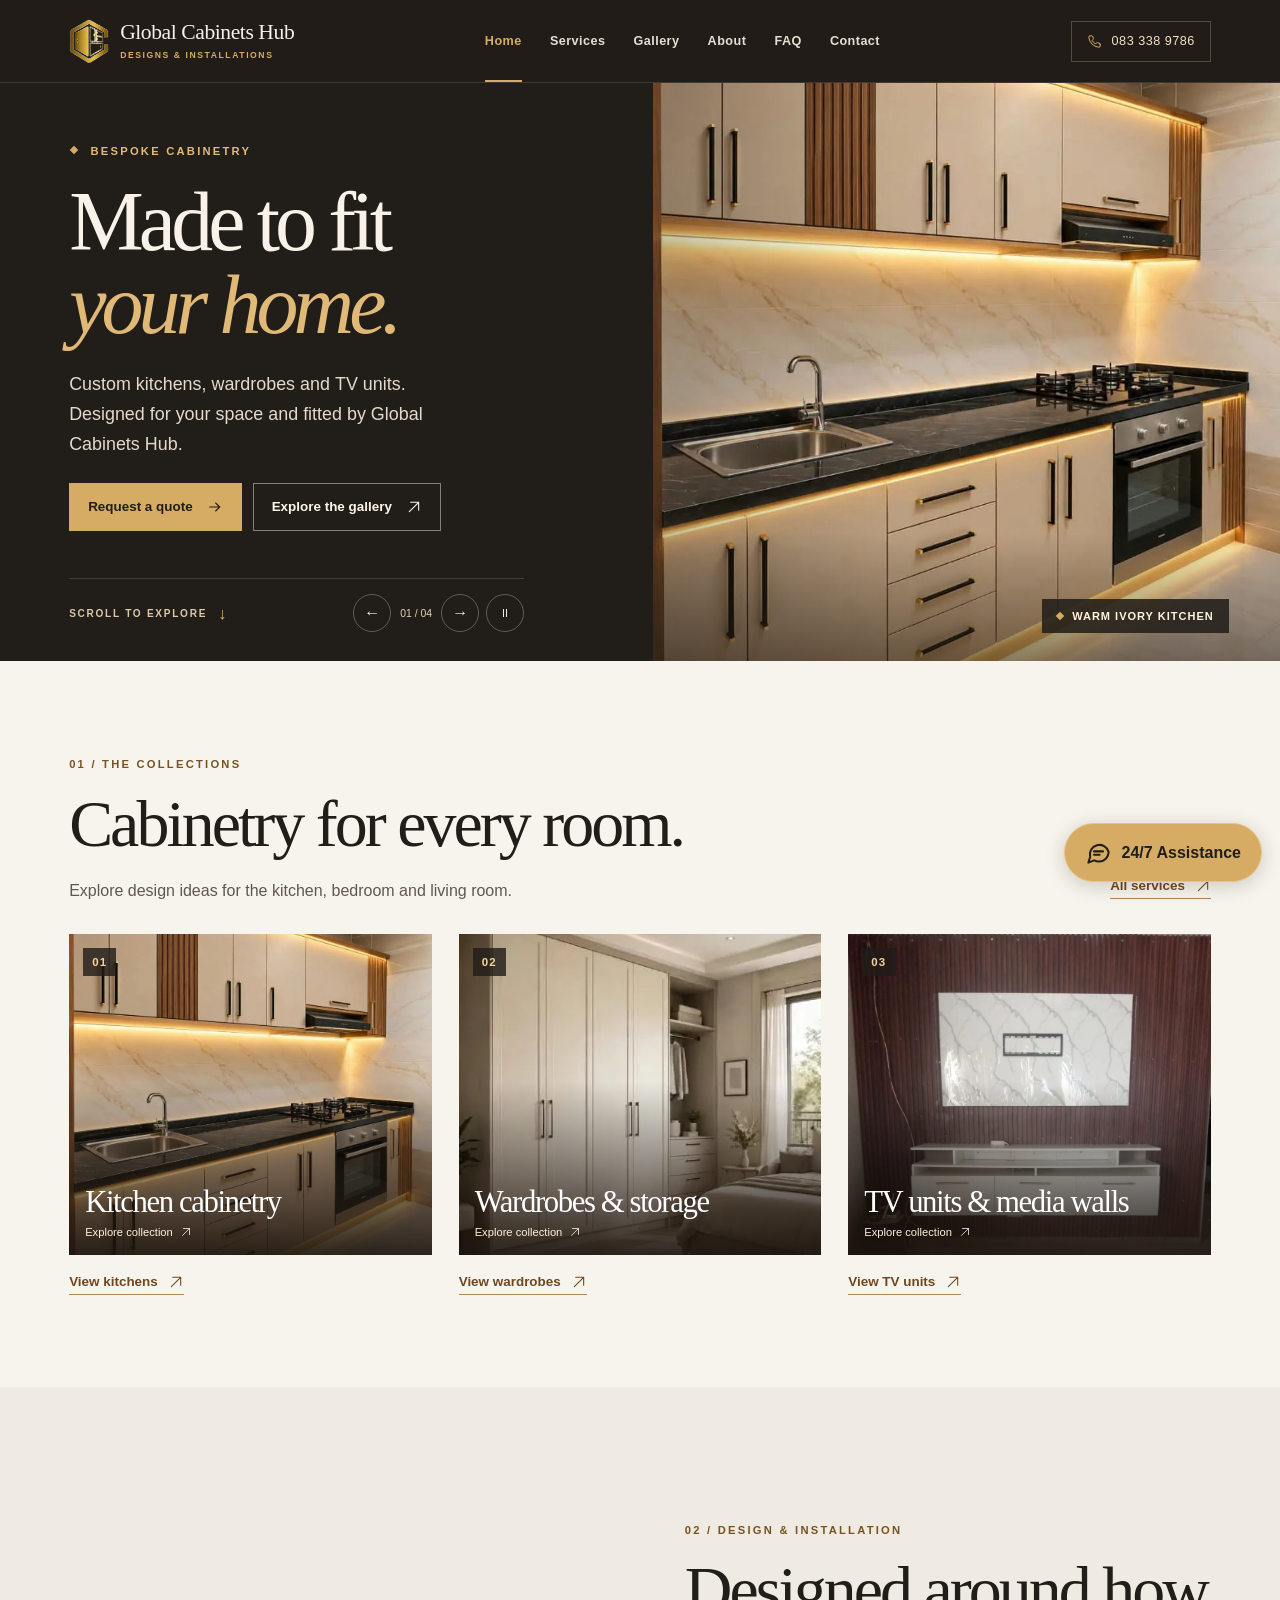
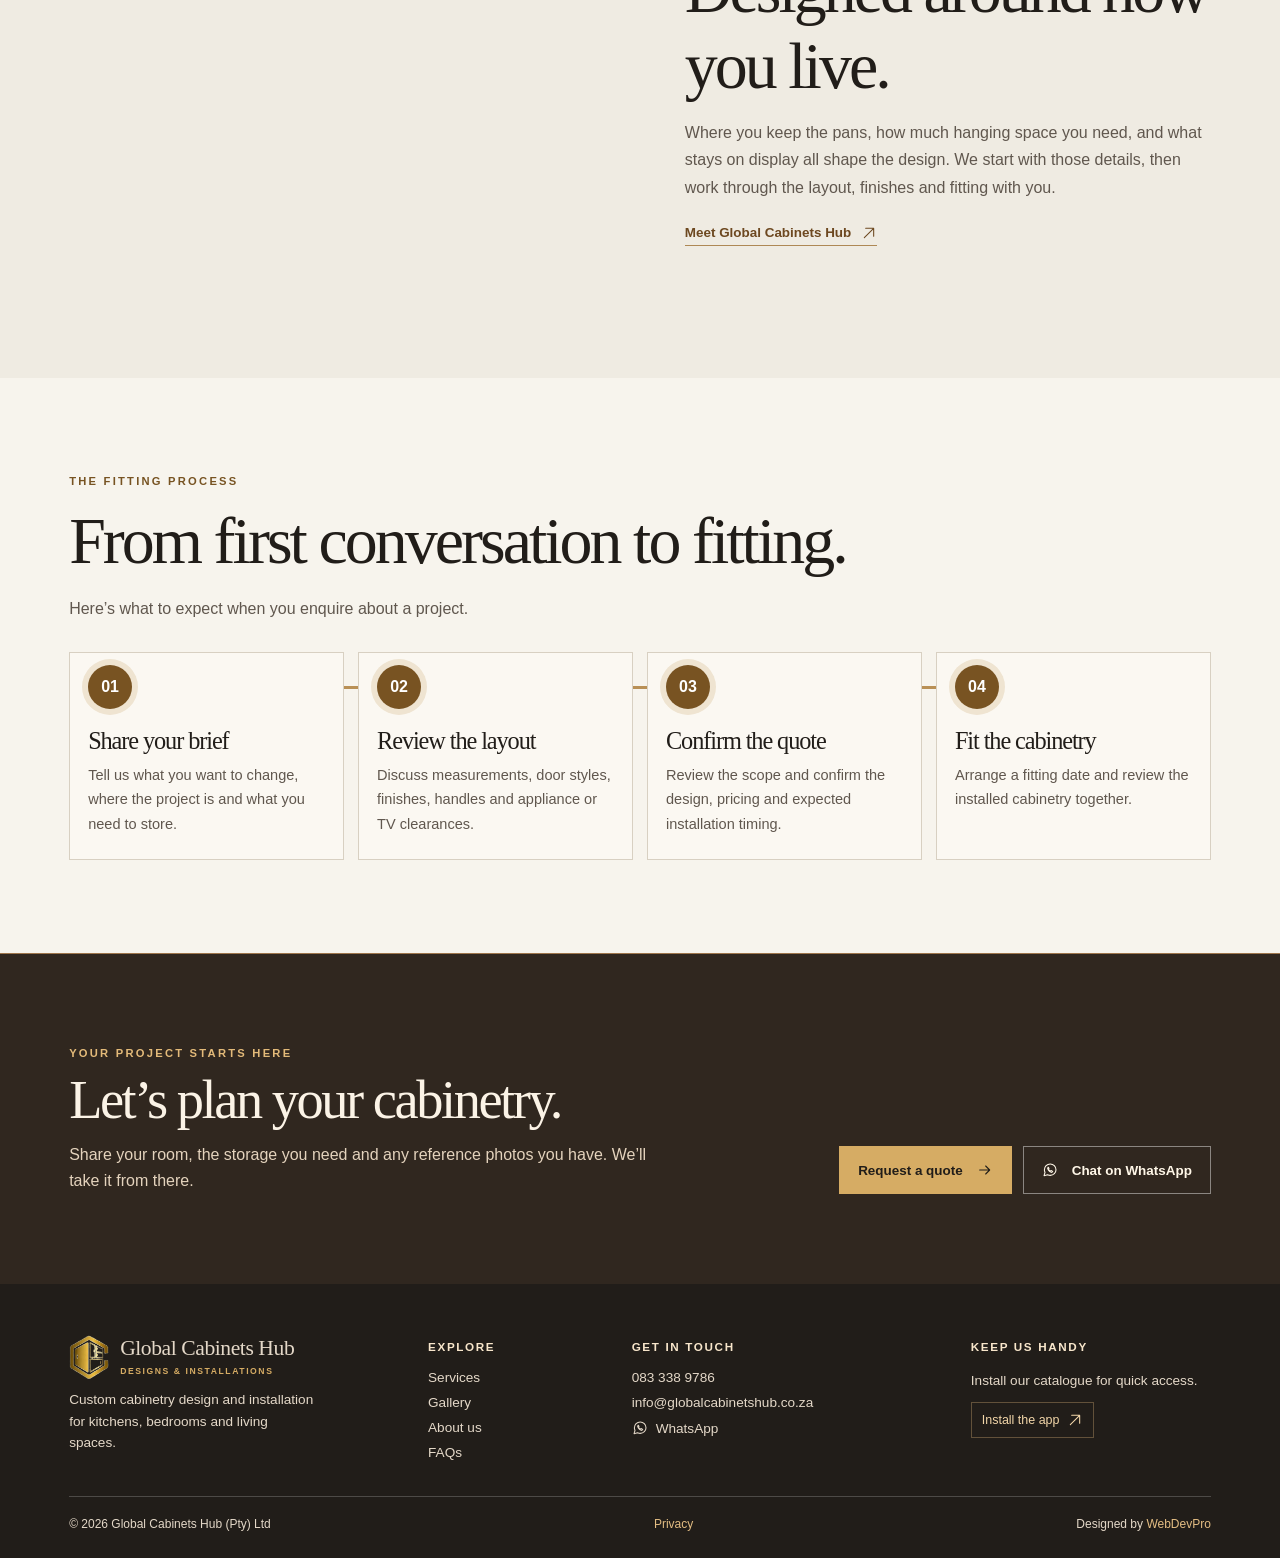
==== commit 835c6d85: "Keep browsing state on first PWA visit" ====
--- a/index.html
+++ b/index.html
@@ -45,7 +45,7 @@
  <p class="word-reveal">Custom kitchens, wardrobes and TV units. Designed for your space and fitted by Global Cabinets Hub.</p>
  <div class="button-row"><button class="btn" type="button" data-open-quote>Request a quote<svg viewBox="0 0 24 24" fill="none" stroke="currentColor" stroke-width="1.6" stroke-linecap="round" stroke-linejoin="round" aria-hidden="true"><path d="M4 12h15m-6-6 6 6-6 6"/></svg></button><a class="btn btn-outline" href="/gallery">Explore the gallery <svg viewBox="0 0 24 24" fill="none" stroke="currentColor" stroke-width="1.6" stroke-linecap="round" stroke-linejoin="round" aria-hidden="true"><path d="M5 19 19 5M7 5h12v12"/></svg></a></div>
  <div class="hero-foot"><a href="#collections">SCROLL TO EXPLORE <span aria-hidden="true">↓</span></a>
- <div class="slide-controls"><button id="prevSlide" type="button" aria-label="Previous slide">←</button><span id="slideStatus">01 / 04</span><button id="nextSlide" type="button" aria-label="Next slide">→</button><button id="pauseSlide" type="button" aria-label="Pause slideshow">Ⅱ</button></div></div>
+ <div class="slide-controls"><button id="prevSlide" type="button" aria-label="Previous slide">←</button><span id="slideStatus">01 / 04</span><button id="nextSlide" type="button" aria-label="Next slide">→</button><button id="pauseSlide" type="button" aria-label="Pause slideshow">II</button></div></div>
 </div></div></section>
 <section class="section collections" id="collections"><div class="shell"><div class="section-top reveal slide-up"><div><span class="kicker">01 / THE COLLECTIONS</span><h2>Cabinetry for every room.</h2><p>Explore design ideas for the kitchen, bedroom and living room.</p></div><a class="text-link" href="/services">All services<svg viewBox="0 0 24 24" fill="none" stroke="currentColor" stroke-width="1.6" stroke-linecap="round" stroke-linejoin="round" aria-hidden="true"><path d="M5 19 19 5M7 5h12v12"/></svg></a></div><div class="card-grid collection-grid"><article class="collection-card reveal slide-up">
 <button class="flip-card collection-flip" type="button" aria-pressed="false" aria-label="Kitchen cabinetry details" aria-describedby="card-kitchens-detail"><span class="flip-inner">
@@ -59,7 +59,7 @@
 <button class="flip-card collection-flip" type="button" aria-pressed="false" aria-label="TV units &amp; media walls details" aria-describedby="card-media-detail"><span class="flip-inner">
 <span class="flip-face front"><img src="/assets/media-wall.webp" alt="Timber-slat media wall with floating white storage" loading="lazy" decoding="async" ><span class="collection-index">03</span><span class="collection-caption"><strong>TV units &amp; media walls</strong><small>Explore collection <svg viewBox="0 0 24 24" fill="none" stroke="currentColor" stroke-width="1.6" stroke-linecap="round" stroke-linejoin="round" aria-hidden="true"><path d="M5 19 19 5M7 5h12v12"/></svg></small></span></span>
 <span class="flip-face back"><span class="collection-index">03</span><strong>TV units &amp; media walls</strong><span id="card-media-detail">Floating cabinets, feature panels and discreet storage for a neater living space.</span><small>Tap or press to flip back</small></span></span></button>
-<a class="text-link" href="/gallery#media">View tv units<svg viewBox="0 0 24 24" fill="none" stroke="currentColor" stroke-width="1.6" stroke-linecap="round" stroke-linejoin="round" aria-hidden="true"><path d="M5 19 19 5M7 5h12v12"/></svg></a></article></div></div></section>
+<a class="text-link" href="/gallery#media">View TV units<svg viewBox="0 0 24 24" fill="none" stroke="currentColor" stroke-width="1.6" stroke-linecap="round" stroke-linejoin="round" aria-hidden="true"><path d="M5 19 19 5M7 5h12v12"/></svg></a></article></div></div></section>
 <section class="section story-section"><div class="shell story-grid"><figure class="story-photo reveal mask-in"><img src="/assets/kitchen-navy.webp" alt="Dark navy kitchen cabinetry with gold-tone handles" loading="lazy" decoding="async" ><figcaption>Finish study · Navy &amp; brass tones</figcaption></figure><div class="story-copy reveal slide-up"><span class="kicker">02 / DESIGN &amp; INSTALLATION</span><h2>Designed around how you live.</h2><p>Where you keep the pans, how much hanging space you need, and what stays on display all shape the design. We start with those details, then work through the layout, finishes and fitting with you.</p><a class="text-link" href="/about">Meet Global Cabinets Hub<svg viewBox="0 0 24 24" fill="none" stroke="currentColor" stroke-width="1.6" stroke-linecap="round" stroke-linejoin="round" aria-hidden="true"><path d="M5 19 19 5M7 5h12v12"/></svg></a></div></div></section>
 <section class="section process-block"><div class="shell"><div class="section-top reveal slide-up"><div><span class="kicker">THE FITTING PROCESS</span><h2>From first conversation to fitting.</h2><p>Here’s what to expect when you enquire about a project.</p></div></div><ol id="premiumTimeline" class="premium-timeline"></ol></div></section><section class="quote-band"><div class="shell quote-band-inner"><div class="reveal slide-up"><span class="eyebrow">YOUR PROJECT STARTS HERE</span><h2>Let’s plan your cabinetry.</h2><p>Share your room, the storage you need and any reference photos you have. We’ll take it from there.</p></div><div class="button-row"><button class="btn" type="button" data-open-quote>Request a quote<svg viewBox="0 0 24 24" fill="none" stroke="currentColor" stroke-width="1.6" stroke-linecap="round" stroke-linejoin="round" aria-hidden="true"><path d="M4 12h15m-6-6 6 6-6 6"/></svg></button><a class="btn btn-outline" href="https://wa.me/27833389786" target="_blank" rel="noopener noreferrer"><svg viewBox="0 0 24 24" fill="none" stroke="currentColor" stroke-width="1.6" stroke-linecap="round" stroke-linejoin="round" aria-hidden="true"><path d="M21 11.6a8.5 8.5 0 0 1-8.5 8.5c-1.5 0-2.9-.4-4.1-1l-5.3 1.4 1.4-5a8.4 8.4 0 0 1-.9-3.9A8.7 8.7 0 1 1 21 11.6Z"/><path d="M9 8c-2 2.2 2.2 7 4.7 7.5 1.1.2 2-.5 2.4-1.4l-2.5-1.3-1 .9c-1.2-.6-2.2-1.6-2.8-2.8l.7-.9L9.7 8Z"/></svg>Chat on WhatsApp</a></div></div></section></main>
 <footer class="site-footer"><div class="shell"><div class="footer-grid">
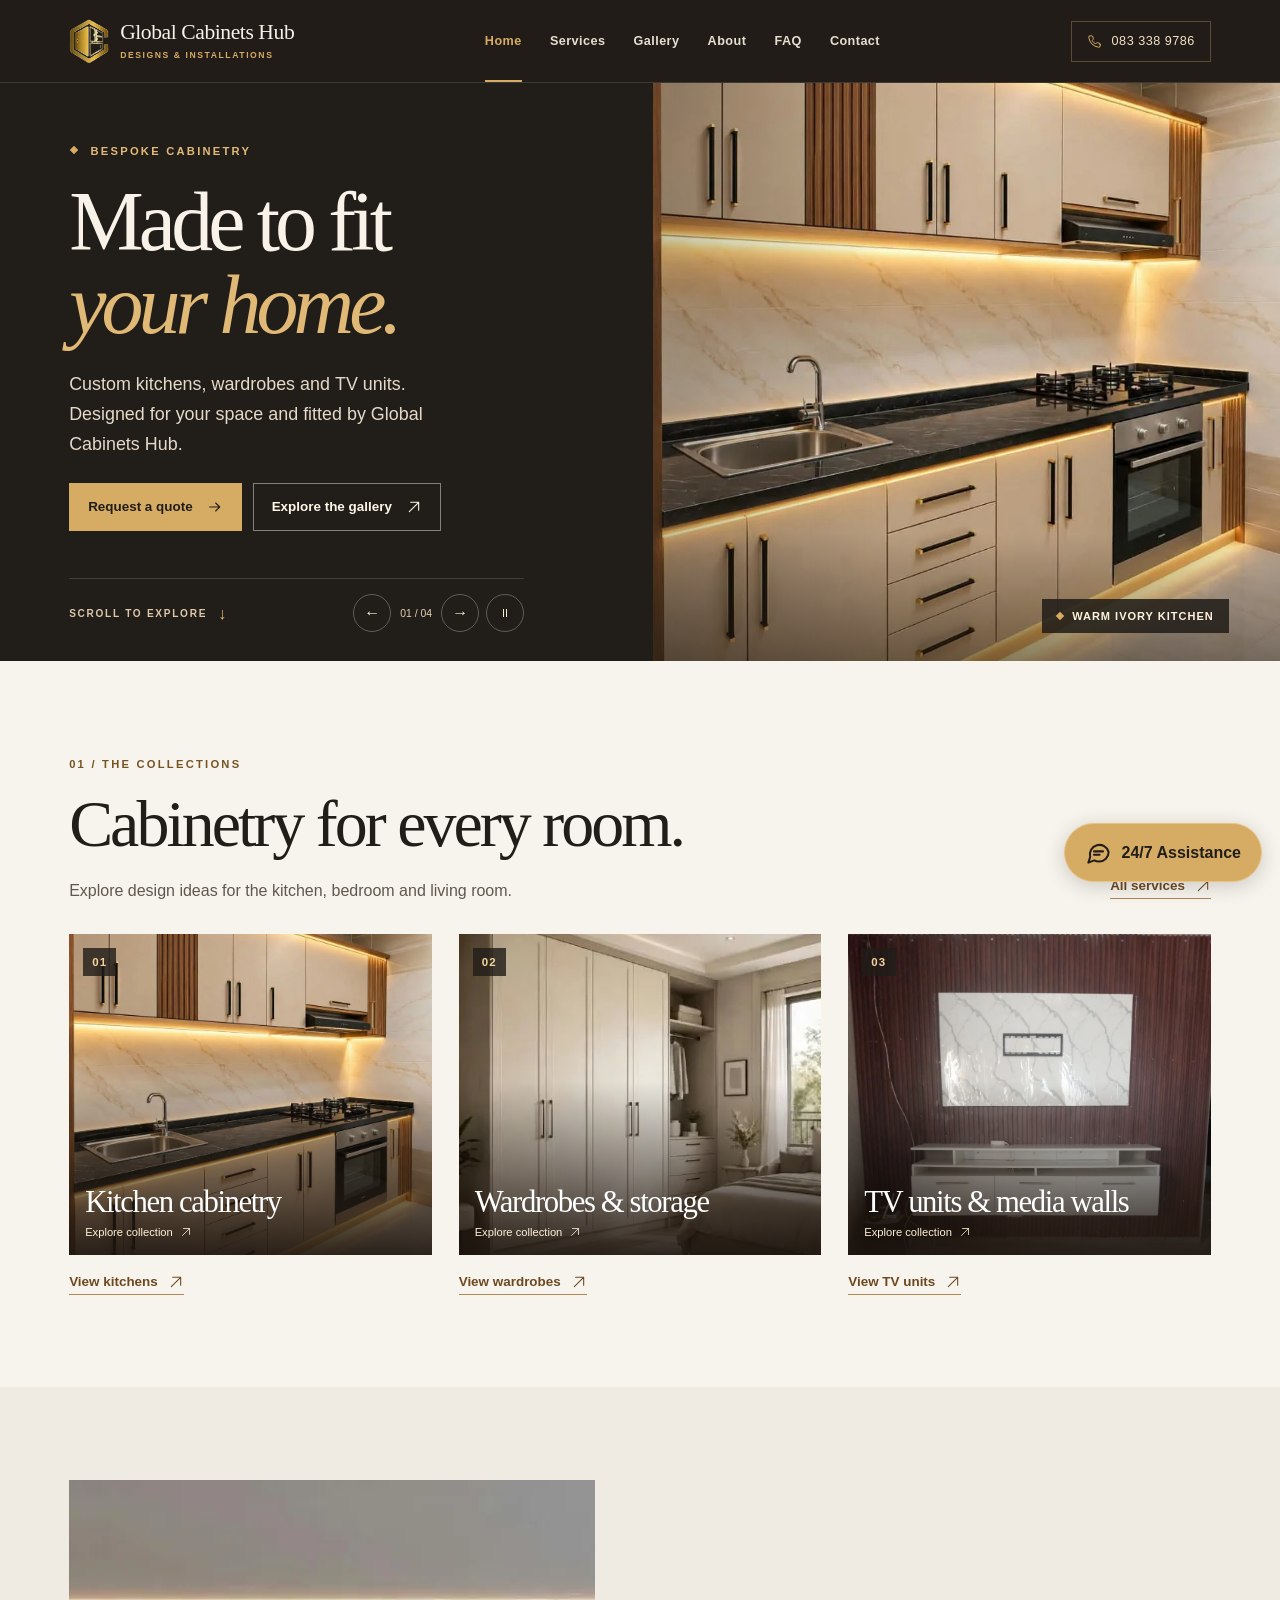
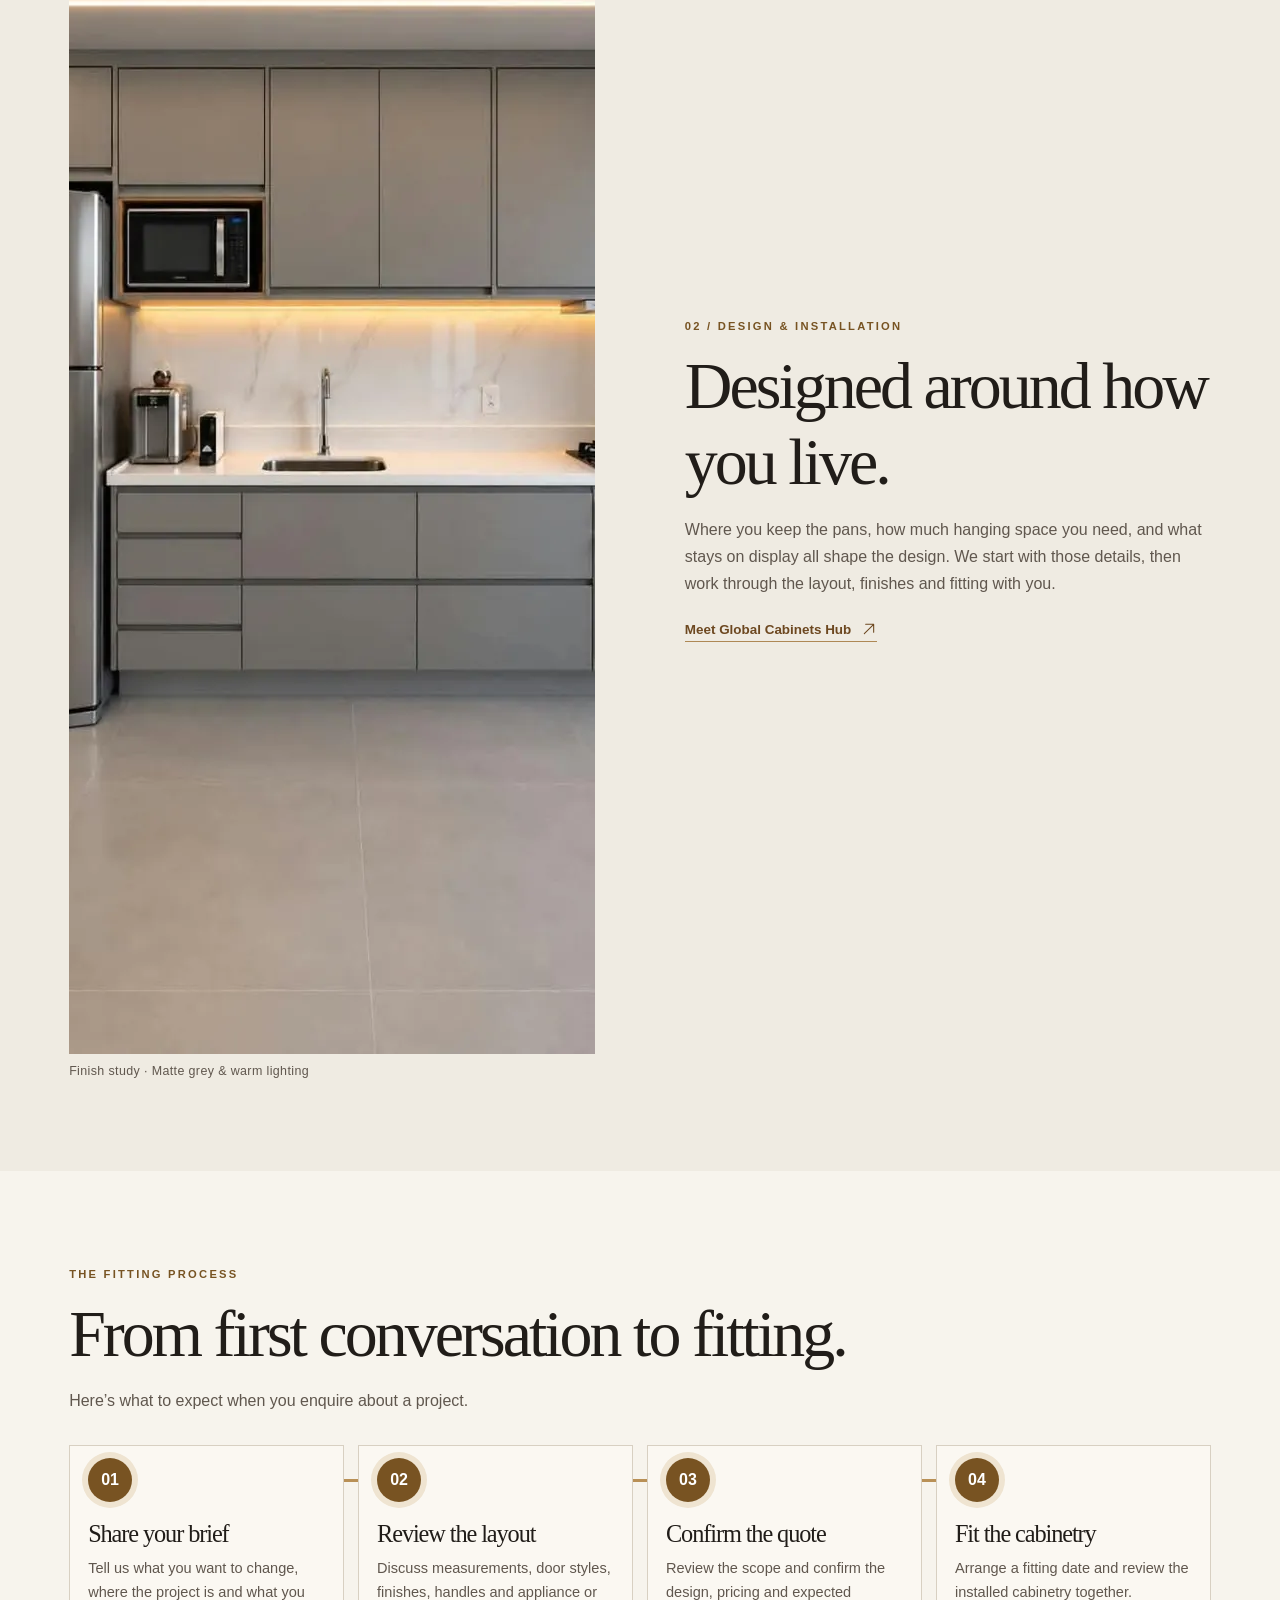
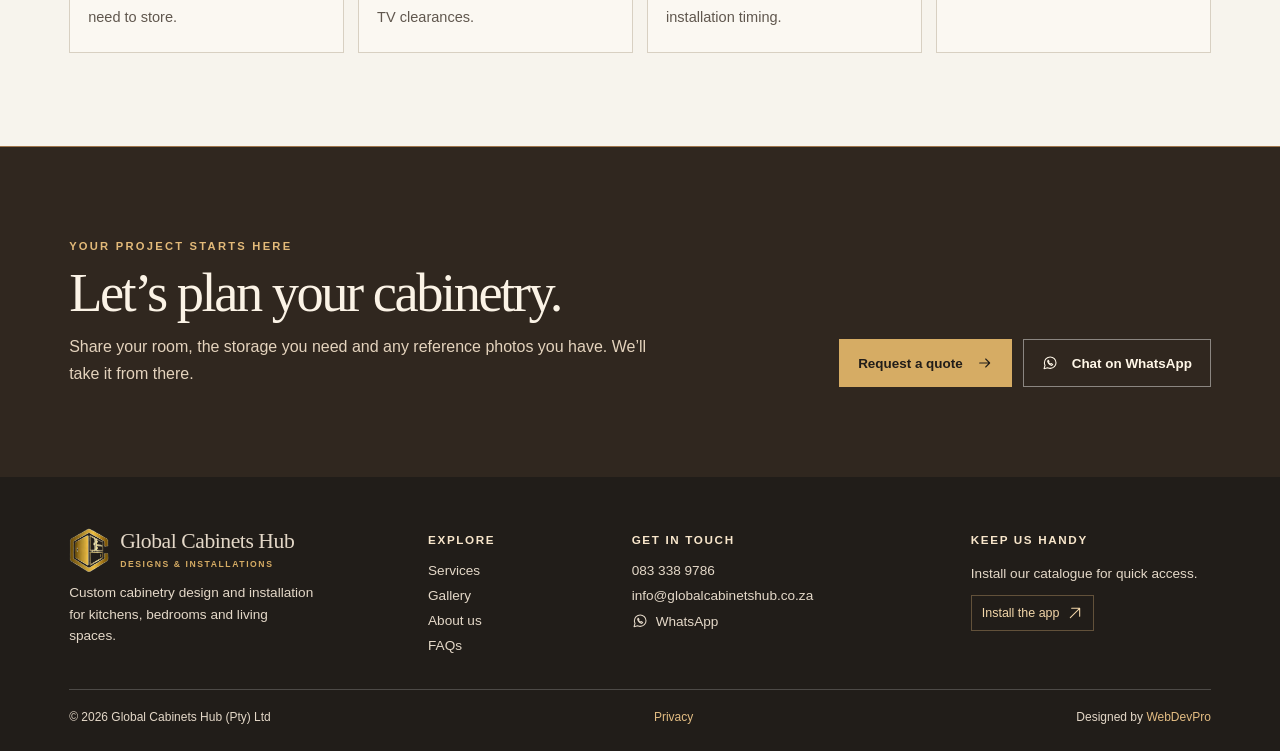
==== commit 48c54e83: "Show cabinetry photo beside homepage design section" ====
--- a/index.html
+++ b/index.html
@@ -60,7 +60,7 @@
 <span class="flip-face front"><img src="/assets/media-wall.webp" alt="Timber-slat media wall with floating white storage" loading="lazy" decoding="async" ><span class="collection-index">03</span><span class="collection-caption"><strong>TV units &amp; media walls</strong><small>Explore collection <svg viewBox="0 0 24 24" fill="none" stroke="currentColor" stroke-width="1.6" stroke-linecap="round" stroke-linejoin="round" aria-hidden="true"><path d="M5 19 19 5M7 5h12v12"/></svg></small></span></span>
 <span class="flip-face back"><span class="collection-index">03</span><strong>TV units &amp; media walls</strong><span id="card-media-detail">Floating cabinets, feature panels and discreet storage for a neater living space.</span><small>Tap or press to flip back</small></span></span></button>
 <a class="text-link" href="/gallery#media">View TV units<svg viewBox="0 0 24 24" fill="none" stroke="currentColor" stroke-width="1.6" stroke-linecap="round" stroke-linejoin="round" aria-hidden="true"><path d="M5 19 19 5M7 5h12v12"/></svg></a></article></div></div></section>
-<section class="section story-section"><div class="shell story-grid"><figure class="story-photo reveal mask-in"><img src="/assets/kitchen-navy.webp" alt="Dark navy kitchen cabinetry with gold-tone handles" loading="lazy" decoding="async" ><figcaption>Finish study · Navy &amp; brass tones</figcaption></figure><div class="story-copy reveal slide-up"><span class="kicker">02 / DESIGN &amp; INSTALLATION</span><h2>Designed around how you live.</h2><p>Where you keep the pans, how much hanging space you need, and what stays on display all shape the design. We start with those details, then work through the layout, finishes and fitting with you.</p><a class="text-link" href="/about">Meet Global Cabinets Hub<svg viewBox="0 0 24 24" fill="none" stroke="currentColor" stroke-width="1.6" stroke-linecap="round" stroke-linejoin="round" aria-hidden="true"><path d="M5 19 19 5M7 5h12v12"/></svg></a></div></div></section>
+<section class="section story-section"><div class="shell story-grid"><figure class="story-photo"><img src="/assets/kitchen-grey.webp" width="940" height="1174" alt="Matte grey fitted kitchen cabinets with warm under-cabinet lighting" loading="eager" fetchpriority="low" decoding="async"><figcaption>Finish study · Matte grey &amp; warm lighting</figcaption></figure><div class="story-copy reveal slide-up"><span class="kicker">02 / DESIGN &amp; INSTALLATION</span><h2>Designed around how you live.</h2><p>Where you keep the pans, how much hanging space you need, and what stays on display all shape the design. We start with those details, then work through the layout, finishes and fitting with you.</p><a class="text-link" href="/about">Meet Global Cabinets Hub<svg viewBox="0 0 24 24" fill="none" stroke="currentColor" stroke-width="1.6" stroke-linecap="round" stroke-linejoin="round" aria-hidden="true"><path d="M5 19 19 5M7 5h12v12"/></svg></a></div></div></section>
 <section class="section process-block"><div class="shell"><div class="section-top reveal slide-up"><div><span class="kicker">THE FITTING PROCESS</span><h2>From first conversation to fitting.</h2><p>Here’s what to expect when you enquire about a project.</p></div></div><ol id="premiumTimeline" class="premium-timeline"></ol></div></section><section class="quote-band"><div class="shell quote-band-inner"><div class="reveal slide-up"><span class="eyebrow">YOUR PROJECT STARTS HERE</span><h2>Let’s plan your cabinetry.</h2><p>Share your room, the storage you need and any reference photos you have. We’ll take it from there.</p></div><div class="button-row"><button class="btn" type="button" data-open-quote>Request a quote<svg viewBox="0 0 24 24" fill="none" stroke="currentColor" stroke-width="1.6" stroke-linecap="round" stroke-linejoin="round" aria-hidden="true"><path d="M4 12h15m-6-6 6 6-6 6"/></svg></button><a class="btn btn-outline" href="https://wa.me/27833389786" target="_blank" rel="noopener noreferrer"><svg viewBox="0 0 24 24" fill="none" stroke="currentColor" stroke-width="1.6" stroke-linecap="round" stroke-linejoin="round" aria-hidden="true"><path d="M21 11.6a8.5 8.5 0 0 1-8.5 8.5c-1.5 0-2.9-.4-4.1-1l-5.3 1.4 1.4-5a8.4 8.4 0 0 1-.9-3.9A8.7 8.7 0 1 1 21 11.6Z"/><path d="M9 8c-2 2.2 2.2 7 4.7 7.5 1.1.2 2-.5 2.4-1.4l-2.5-1.3-1 .9c-1.2-.6-2.2-1.6-2.8-2.8l.7-.9L9.7 8Z"/></svg>Chat on WhatsApp</a></div></div></section></main>
 <footer class="site-footer"><div class="shell"><div class="footer-grid">
  <div><a class="brand" href="/" aria-label="Global Cabinets Hub home"><img src="/assets/cabinet-mark.png" width="45" height="48" alt=""><span class="wordmark">Global Cabinets Hub<small>DESIGNS &amp; INSTALLATIONS</small></span></a><p>Custom cabinetry design and installation for kitchens, bedrooms and living spaces.</p></div>
